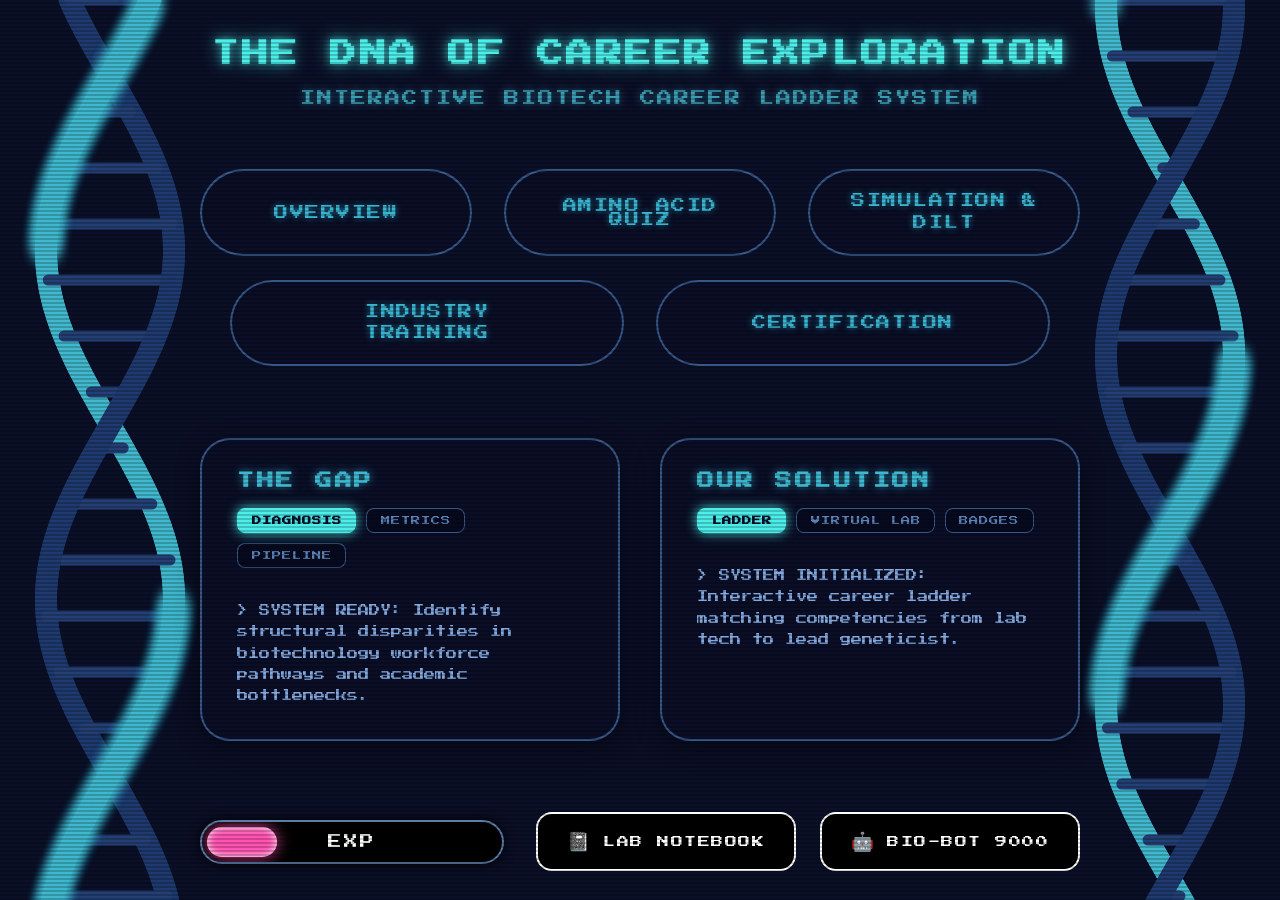
==== index.html @ 45374ea7 "Add files via upload" ====
<!DOCTYPE html>
<html lang="en">
<head>
  <meta charset="UTF-8" />
  <meta name="viewport" content="width=device-width, initial-scale=1.0" />
  <title>The DNA of Career Exploration</title>
  
  <!-- Retro Pixel Font -->
  <link rel="preconnect" href="https://fonts.googleapis.com">
  <link rel="preconnect" href="https://fonts.gstatic.com">
  <link href="https://fonts.googleapis.com/css2?family=Press+Start+2P&display=swap" rel="stylesheet">
  
  <link rel="stylesheet" href="style.css" />
</head>
<body>
  <!-- Ambient CRT Scanline Overlay -->
  <div class="scanlines"></div>

  <!-- 3D Rotating DNA Canvases (Original Colors & Tube Style) -->
  <canvas id="dna-left" class="dna-canvas dna-left"></canvas>
  <canvas id="dna-right" class="dna-canvas dna-right"></canvas>

  <div class="viewport">
    <!-- Header Titles -->
    <header class="main-header">
      <h1 class="glitch-title">THE DNA OF CAREER EXPLORATION</h1>
      <p class="sub-title">INTERACTIVE BIOTECH CAREER LADDER SYSTEM</p>
    </header>

    <!-- Navigation Hub (Enlarged Buttons) -->
    <nav class="nav-cluster">
      <div class="nav-row row-top">
        <button class="pixel-pill-btn">
          <span class="btn-text">OVERVIEW</span>
        </button>
        <button class="pixel-pill-btn">
          <span class="btn-text">AMINO ACID QUIZ</span>
        </button>
        <button class="pixel-pill-btn multi-line">
          <span class="btn-text">SIMULATION &amp;<br>DILT</span>
        </button>
      </div>

      <div class="nav-row row-bottom">
        <button class="pixel-pill-btn multi-line">
          <span class="btn-text">INDUSTRY<br>TRAINING</span>
        </button>
        <button class="pixel-pill-btn">
          <span class="btn-text">CERTIFICATION</span>
        </button>
      </div>
    </nav>

    <!-- Main Content Panels with Interactive Terminal Tabs -->
    <main class="content-panels">
      
      <!-- Panel 1: THE GAP -->
      <section class="panel-card">
        <div class="panel-header">
          <h2 class="panel-title">THE GAP</h2>
          <div class="tab-bar">
            <input type="radio" name="gap-tabs" id="tab-gap-diag" checked />
            <label for="tab-gap-diag" class="tab-btn">DIAGNOSIS</label>

            <input type="radio" name="gap-tabs" id="tab-gap-stats" />
            <label for="tab-gap-stats" class="tab-btn">METRICS</label>

            <input type="radio" name="gap-tabs" id="tab-gap-pipe" />
            <label for="tab-gap-pipe" class="tab-btn">PIPELINE</label>

            <!-- Tab Content Views -->
            <div class="tab-content content-gap-diag">
              <p class="placeholder-text">&gt; SYSTEM READY: Identify structural disparities in biotechnology workforce pathways and academic bottlenecks.</p>
            </div>
            <div class="tab-content content-gap-stats">
              <p class="placeholder-text">&gt; ATTRITION RATE: 42% exit STEM pre-career. Lack of hands-on simulation environments detected.</p>
            </div>
            <div class="tab-content content-gap-pipe">
              <p class="placeholder-text">&gt; PATHWAY DEFICIT: High demand in gene editing &amp; bioprocess QA; low visibility for early students.</p>
            </div>
          </div>
        </div>
      </section>

      <!-- Panel 2: OUR SOLUTION -->
      <section class="panel-card">
        <div class="panel-header">
          <h2 class="panel-title">OUR SOLUTION</h2>
          <div class="tab-bar">
            <input type="radio" name="sol-tabs" id="tab-sol-matrix" checked />
            <label for="tab-sol-matrix" class="tab-btn">LADDER</label>

            <input type="radio" name="sol-tabs" id="tab-sol-sims" />
            <label for="tab-sol-sims" class="tab-btn">VIRTUAL LAB</label>

            <input type="radio" name="sol-tabs" id="tab-sol-cred" />
            <label for="tab-sol-cred" class="tab-btn">BADGES</label>

            <!-- Tab Content Views -->
            <div class="tab-content content-sol-matrix">
              <p class="placeholder-text">&gt; SYSTEM INITIALIZED: Interactive career ladder matching competencies from lab tech to lead geneticist.</p>
            </div>
            <div class="tab-content content-sol-sims">
              <p class="placeholder-text">&gt; BIO-SIM ENGINE: In-browser CRISPR &amp; Chromatography drills with real-time feedback loops.</p>
            </div>
            <div class="tab-content content-sol-cred">
              <p class="placeholder-text">&gt; MICRO-CREDENTIALS: Industry-recognized certification standards validated by regional biotech hubs.</p>
            </div>
          </div>
        </div>
      </section>

    </main>

    <!-- Bottom Action & Status Footer -->
    <footer class="bottom-bar">
      <!-- EXP Gauge -->
      <div class="exp-container">
        <div class="exp-track">
          <div class="exp-fill"></div>
          <span class="exp-label">EXP</span>
        </div>
      </div>

      <!-- Action Buttons -->
      <div class="action-buttons">
        <button class="action-btn">
          <span class="action-icon">📓</span>
          <span>LAB NOTEBOOK</span>
        </button>
        <button class="action-btn">
          <span class="action-icon">🤖</span>
          <span>BIO-BOT 9000</span>
        </button>
      </div>
    </footer>
  </div>

  <!-- 3D Helical Rotation Engine (Original Continuous Tube Style) -->
  <script>
    function renderRotatingHelix(canvasId, phaseOffset = 0) {
      const canvas = document.getElementById(canvasId);
      if (!canvas) return;
      const ctx = canvas.getContext('2d');
      let width, height;

      function resize() {
        const dpr = window.devicePixelRatio || 1;
        width = 220;
        height = window.innerHeight;
        canvas.width = width * dpr;
        canvas.height = height * dpr;
        canvas.style.width = width + 'px';
        canvas.style.height = height + 'px';
        ctx.resetTransform();
        ctx.scale(dpr, dpr);
      }

      window.addEventListener('resize', resize);
      resize();

      let time = phaseOffset;

      // Original Portal Color Palette
      const COLOR_CYAN = '#41b8cd';
      const COLOR_DARK = '#1e3a6e';
      const COLOR_RUNG = '#243f73';

      function draw() {
        ctx.clearRect(0, 0, width, height);
        time += 0.024; // 3D rotation speed

        const centerX = width / 2;
        const radiusX = 64;   // Helix width
        const dy = 4;         // High-res curve step
        const totalSteps = Math.ceil(height / dy) + 4;

        // Arrays to store continuous coordinates for both strands
        const strand1 = []; // Cyan Strand
        const strand2 = []; // Dark Blue Strand

        for (let i = 0; i <= totalSteps; i++) {
          const y = i * dy;
          const angle = y * 0.009 + time;

          const cosA = Math.cos(angle);
          const sinA = Math.sin(angle); // Z-depth: positive is front, negative is back

          strand1.push({
            x: centerX + radiusX * cosA,
            y: y,
            z: sinA
          });

          strand2.push({
            x: centerX - radiusX * cosA,
            y: y,
            z: -sinA
          });
        }

        // Helper to draw thick continuous ribbon tube segments
        function drawStrandSegments(points, color, isFrontPass, glow = false) {
          ctx.save();
          ctx.lineWidth = 22;
          ctx.lineCap = 'round';
          ctx.lineJoin = 'round';
          ctx.strokeStyle = color;

          if (glow) {
            ctx.shadowColor = '#41b8cd';
            ctx.shadowBlur = 14;
          }

          for (let i = 1; i < points.length; i++) {
            const p0 = points[i - 1];
            const p1 = points[i];
            const avgZ = (p0.z + p1.z) / 2;

            // Only draw segments matching the current depth layer
            if ((isFrontPass && avgZ >= 0) || (!isFrontPass && avgZ < 0)) {
              ctx.beginPath();
              ctx.moveTo(p0.x, p0.y);
              ctx.lineTo(p1.x, p1.y);
              ctx.stroke();
            }
          }
          ctx.restore();
        }

        // 1. PASS 1 (BACK): Draw strand segments that are behind
        drawStrandSegments(strand2, COLOR_DARK, false, false);
        drawStrandSegments(strand1, COLOR_CYAN, false, false);

        // 2. PASS 2 (MIDDLE): Draw rungs connecting the two strands
        const rungInterval = 56; // Distance between horizontal rungs
        const totalRungs = Math.floor(height / rungInterval);

        ctx.save();
        ctx.lineWidth = 11;
        ctx.lineCap = 'round';
        ctx.strokeStyle = COLOR_RUNG;

        for (let r = 0; r <= totalRungs + 1; r++) {
          const targetY = r * rungInterval;
          const idx = Math.min(Math.floor(targetY / dy), strand1.length - 1);

          ctx.beginPath();
          ctx.moveTo(strand1[idx].x, strand1[idx].y);
          ctx.lineTo(strand2[idx].x, strand2[idx].y);
          ctx.stroke();
        }
        ctx.restore();

        // 3. PASS 3 (FRONT): Draw strand segments that are in front
        // Cyan gets the neon biotech glow when passing in front
        drawStrandSegments(strand2, COLOR_DARK, true, false);
        drawStrandSegments(strand1, COLOR_CYAN, true, true);

        requestAnimationFrame(draw);
      }

      draw();
    }

    // Initialize both left and right helixes with an offset
    renderRotatingHelix('dna-left', 0);
    renderRotatingHelix('dna-right', Math.PI * 0.7);
  </script>
</body>
</html>
---- style.css ----
/* --- RESET & VARIABLES --- */
* {
  margin: 0;
  padding: 0;
  box-sizing: border-box;
}

:root {
  --bg-color: #0b0f27;
  --cyan-primary: #4deeea;
  --cyan-glow: rgba(77, 238, 234, 0.6);
  --blue-border: #4a6fa5;
  --card-border: rgba(94, 150, 219, 0.55);
  --pink-exp: #ff52b1;
  --pink-glow: rgba(255, 82, 177, 0.85);
  --font-retro: 'Press Start 2P', monospace;
}

body {
  background-color: var(--bg-color);
  color: #ffffff;
  font-family: var(--font-retro);
  min-height: 100vh;
  overflow-x: hidden;
  display: flex;
  justify-content: center;
  align-items: center;
  position: relative;
}

/* --- CRT SCANLINES EFFECT --- */
.scanlines {
  position: fixed;
  inset: 0;
  pointer-events: none;
  background: linear-gradient(
    rgba(18, 16, 16, 0) 50%, 
    rgba(0, 0, 0, 0.3) 50%
  );
  background-size: 100% 4px;
  z-index: 99;
  opacity: 0.65;
}

/* --- SNAKE DNA CANVASES --- */
.dna-canvas {
  position: fixed;
  top: 0;
  height: 100vh;
  z-index: 1;
  pointer-events: none;
}

.dna-left {
  left: 0;
}

.dna-right {
  right: 0;
}

/* --- MAIN CONTAINER --- */
.viewport {
  position: relative;
  z-index: 2;
  width: 100%;
  max-width: 1400px;
  min-height: 100vh;
  display: flex;
  flex-direction: column;
  justify-content: space-between;
  padding: 2.2rem 12.5rem 1.8rem; /* Comfortably clears the snake canvases */
}

/* --- HEADER --- */
.main-header {
  text-align: center;
  margin-bottom: 2rem;
}

.glitch-title {
  font-size: 1.65rem;
  letter-spacing: 3.5px;
  color: var(--cyan-primary);
  text-shadow: 
    0 0 8px var(--cyan-glow),
    0 0 20px var(--cyan-glow);
  margin-bottom: 1rem;
  line-height: 1.5;
  transition: all 0.3s ease;
}

.glitch-title:hover {
  text-shadow: 
    0 0 12px #fff,
    0 0 25px var(--cyan-primary),
    0 0 45px var(--cyan-primary);
}

.sub-title {
  font-size: 0.95rem;
  letter-spacing: 2px;
  color: #3b9db4;
  text-shadow: 0 0 8px rgba(59, 157, 180, 0.6);
}

/* --- SCREEN-FILLING NAVIGATION BUTTONS --- */
.nav-cluster {
  display: flex;
  flex-direction: column;
  align-items: center;
  gap: 1.5rem;
  margin-bottom: 2.5rem;
  width: 100%;
}

.nav-row {
  display: flex;
  justify-content: center;
  align-items: stretch;
  gap: 2rem;
  width: 100%;
}

.row-top {
  max-width: 1100px;
}

.row-bottom {
  max-width: 820px;
}

.pixel-pill-btn {
  flex: 1;
  min-height: 72px;
  background: rgba(11, 15, 39, 0.7);
  backdrop-filter: blur(5px);
  border: 2.5px solid var(--card-border);
  border-radius: 50px;
  padding: 1.25rem 2rem;
  font-family: var(--font-retro);
  font-size: 0.88rem;
  letter-spacing: 1.5px;
  color: #38b4d0;
  text-shadow: 0 0 6px rgba(56, 180, 208, 0.6);
  cursor: pointer;
  outline: none;
  position: relative;
  overflow: hidden;
  transition: all 0.25s cubic-bezier(0.175, 0.885, 0.32, 1.275);
  display: flex;
  justify-content: center;
  align-items: center;
  text-align: center;
}

.pixel-pill-btn.multi-line {
  line-height: 1.5;
}

.pixel-pill-btn::after {
  content: '';
  position: absolute;
  top: 0;
  left: -120%;
  width: 60%;
  height: 100%;
  background: linear-gradient(
    90deg, 
    transparent, 
    rgba(77, 238, 234, 0.25), 
    transparent
  );
  transform: skewX(-25deg);
  transition: all 0.6s ease;
}

.pixel-pill-btn:hover::after {
  left: 160%;
}

.pixel-pill-btn:hover {
  border-color: var(--cyan-primary);
  color: #ffffff;
  transform: translateY(-4px) scale(1.03);
  box-shadow: 
    0 0 22px var(--cyan-glow),
    inset 0 0 16px rgba(77, 238, 234, 0.3);
  text-shadow: 0 0 10px #ffffff, 0 0 18px var(--cyan-primary);
}

.pixel-pill-btn:active {
  transform: translateY(1px) scale(0.98);
}

/* --- PANELS WITH CLICKABLE TABS --- */
.content-panels {
  display: grid;
  grid-template-columns: 1fr 1fr;
  gap: 2.5rem;
  margin-bottom: 2.5rem;
  width: 100%;
}

.panel-card {
  border: 2px solid var(--card-border);
  border-radius: 30px;
  min-height: 280px;
  padding: 2rem 2.2rem;
  background: rgba(11, 15, 39, 0.65);
  backdrop-filter: blur(6px);
  position: relative;
  transition: all 0.35s ease;
  box-shadow: 0 6px 25px rgba(0, 0, 0, 0.4);
  display: flex;
  flex-direction: column;
}

.panel-card:hover {
  border-color: var(--cyan-primary);
  box-shadow: 
    0 0 25px rgba(77, 238, 234, 0.25),
    inset 0 0 18px rgba(77, 238, 234, 0.08);
}

.panel-title {
  font-size: 1.05rem;
  color: #3db8d0;
  text-shadow: 0 0 8px rgba(61, 184, 208, 0.7);
  letter-spacing: 2.5px;
  margin-bottom: 1.2rem;
}

/* --- TAB BAR STYLING (PURE CSS) --- */
.tab-bar {
  display: flex;
  flex-wrap: wrap;
  gap: 0.6rem;
  position: relative;
}

.tab-bar input[type="radio"] {
  display: none;
}

.tab-btn {
  font-family: var(--font-retro);
  font-size: 0.58rem;
  letter-spacing: 1px;
  padding: 0.45rem 0.85rem;
  border: 1.5px solid var(--card-border);
  border-radius: 8px;
  color: #5b83b8;
  background: rgba(8, 11, 30, 0.8);
  cursor: pointer;
  transition: all 0.2s ease;
  user-select: none;
}

.tab-btn:hover {
  color: var(--cyan-primary);
  border-color: var(--cyan-primary);
  box-shadow: 0 0 8px rgba(77, 238, 234, 0.4);
}

#tab-gap-diag:checked + label,
#tab-gap-stats:checked + label,
#tab-gap-pipe:checked + label,
#tab-sol-matrix:checked + label,
#tab-sol-sims:checked + label,
#tab-sol-cred:checked + label {
  background: var(--cyan-primary);
  color: #0b0f27;
  border-color: var(--cyan-primary);
  box-shadow: 0 0 12px var(--cyan-primary);
  font-weight: bold;
}

.tab-content {
  display: none;
  width: 100%;
  margin-top: 1.4rem;
  animation: fadeIn 0.3s ease;
}

@keyframes fadeIn {
  from { opacity: 0; transform: translateY(4px); }
  to { opacity: 1; transform: translateY(0); }
}

#tab-gap-diag:checked ~ .content-gap-diag,
#tab-gap-stats:checked ~ .content-gap-stats,
#tab-gap-pipe:checked ~ .content-gap-pipe,
#tab-sol-matrix:checked ~ .content-sol-matrix,
#tab-sol-sims:checked ~ .content-sol-sims,
#tab-sol-cred:checked ~ .content-sol-cred {
  display: block;
}

.placeholder-text {
  font-size: 0.7rem;
  line-height: 1.9;
  color: #82a8de;
}

/* --- FOOTER & EXP GAUGE --- */
.bottom-bar {
  display: flex;
  justify-content: space-between;
  align-items: center;
  flex-wrap: wrap;
  gap: 2rem;
  width: 100%;
}

.exp-container {
  flex: 1;
  max-width: 650px;
}

.exp-track {
  width: 100%;
  height: 44px;
  background: #000000;
  border: 2.5px solid #5b7da8;
  border-radius: 35px;
  position: relative;
  display: flex;
  align-items: center;
  justify-content: center;
  padding: 4px;
  overflow: hidden;
  box-shadow: 0 0 12px rgba(0, 0, 0, 0.9);
  cursor: pointer;
}

.exp-fill {
  position: absolute;
  left: 5px;
  top: 5px;
  bottom: 5px;
  width: 70px;
  background: var(--pink-exp);
  border-radius: 25px;
  box-shadow: 
    0 0 16px var(--pink-glow),
    inset 0 0 8px #fff;
  transition: width 0.5s cubic-bezier(0.2, 0.8, 0.2, 1);
}

.exp-track:hover .exp-fill {
  width: 80%;
}

.exp-label {
  position: relative;
  z-index: 3;
  font-size: 0.85rem;
  color: #ffffff;
  letter-spacing: 2px;
  pointer-events: none;
}

/* --- FOOTER ACTION BUTTONS --- */
.action-buttons {
  display: flex;
  gap: 1.5rem;
}

.action-btn {
  background: #000000;
  border: 2.5px solid #ffffff;
  border-radius: 16px;
  color: #ffffff;
  font-family: var(--font-retro);
  font-size: 0.75rem;
  padding: 1rem 1.8rem;
  display: flex;
  align-items: center;
  gap: 0.75rem;
  cursor: pointer;
  letter-spacing: 1.5px;
  transition: all 0.25s ease;
}

.action-icon {
  font-size: 1.15rem;
}

.action-btn:hover {
  background: #ffffff;
  color: #000000;
  transform: translateY(-4px) scale(1.04);
  box-shadow: 0 0 22px rgba(255, 255, 255, 0.8);
}

.action-btn:active {
  transform: translateY(1px);
}

/* --- RESPONSIVE BREAKPOINTS --- */
@media (max-width: 1200px) {
  .viewport {
    padding: 2rem 7rem 1.5rem;
  }
}

@media (max-width: 880px) {
  .viewport {
    padding: 1.5rem 1.5rem;
  }
  .dna-canvas {
    display: none;
  }
  .nav-row {
    flex-direction: column;
  }
  .pixel-pill-btn {
    width: 100%;
  }
  .content-panels {
    grid-template-columns: 1fr;
  }
  .bottom-bar {
    flex-direction: column;
    align-items: stretch;
  }
  .action-buttons {
    justify-content: center;
  }
}
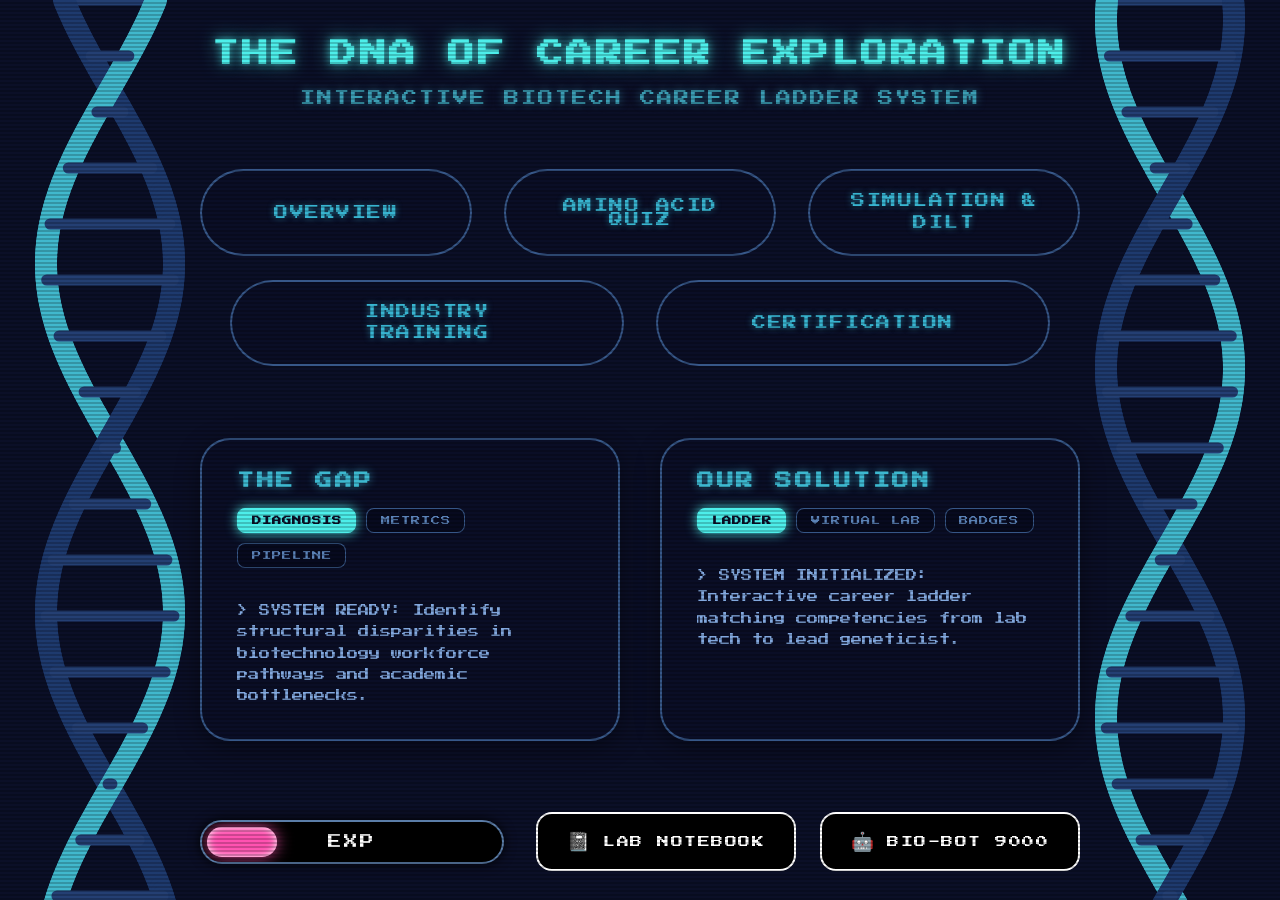
==== commit f4f173fb: "Add files via upload Miguel" ====
--- a/index.html
+++ b/index.html
@@ -228,34 +228,37 @@
           ctx.restore();
         }
 
-        // 1. PASS 1 (BACK): Draw strand segments that are behind
-        drawStrandSegments(strand2, COLOR_DARK, false, false);
-        drawStrandSegments(strand1, COLOR_CYAN, false, false);
-
-        // 2. PASS 2 (MIDDLE): Draw rungs connecting the two strands
+        // Rungs connecting the two strands. Defined once, drawn in two layers.
         const rungInterval = 56; // Distance between horizontal rungs
         const totalRungs = Math.floor(height / rungInterval);
 
-        ctx.save();
-        ctx.lineWidth = 11;
-        ctx.lineCap = 'round';
-        ctx.strokeStyle = COLOR_RUNG;
-
-        for (let r = 0; r <= totalRungs + 1; r++) {
+        function drawRung(r) {
           const targetY = r * rungInterval;
           const idx = Math.min(Math.floor(targetY / dy), strand1.length - 1);
-
+          ctx.save();
+          ctx.lineWidth = 11;
+          ctx.lineCap = 'round';
+          ctx.strokeStyle = COLOR_RUNG;
           ctx.beginPath();
           ctx.moveTo(strand1[idx].x, strand1[idx].y);
           ctx.lineTo(strand2[idx].x, strand2[idx].y);
           ctx.stroke();
+          ctx.restore();
         }
-        ctx.restore();
+
+        // 1. BOTTOM LAYER: only the topmost rung sits under the strands
+        drawRung(0);
+
+        // 2. PASS 2 (BACK): Draw strand segments that are behind
+        drawStrandSegments(strand2, COLOR_DARK, false, false);
+        drawStrandSegments(strand1, COLOR_CYAN, false, false);
 
         // 3. PASS 3 (FRONT): Draw strand segments that are in front
-        // Cyan gets the neon biotech glow when passing in front
         drawStrandSegments(strand2, COLOR_DARK, true, false);
-        drawStrandSegments(strand1, COLOR_CYAN, true, true);
+        drawStrandSegments(strand1, COLOR_CYAN, true, false);
+
+        // 4. TOP LAYER: all other rungs sit over both strands
+        for (let r = 1; r <= totalRungs + 1; r++) drawRung(r);
 
         requestAnimationFrame(draw);
       }
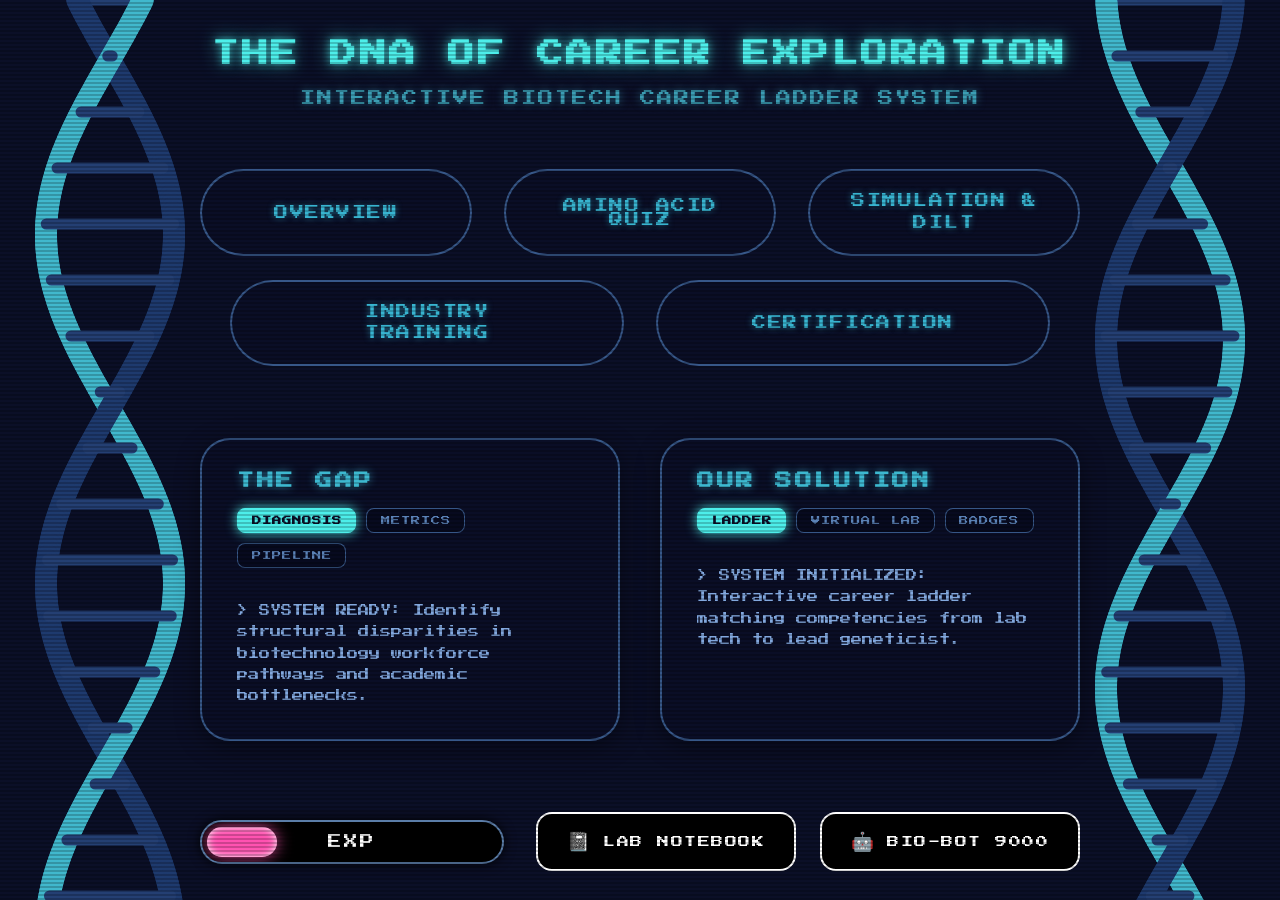
==== commit 5e2f6695: "Add script tag for lab-notebook.js" ====
--- a/index.html
+++ b/index.html
@@ -11,6 +11,7 @@
   <link href="https://fonts.googleapis.com/css2?family=Press+Start+2P&display=swap" rel="stylesheet">
   
   <link rel="stylesheet" href="style.css" />
+  <script src="lab-notebook.js"></script>
 </head>
 <body>
   <!-- Ambient CRT Scanline Overlay -->
@@ -271,4 +272,4 @@
     renderRotatingHelix('dna-right', Math.PI * 0.7);
   </script>
 </body>
-</html>+</html>
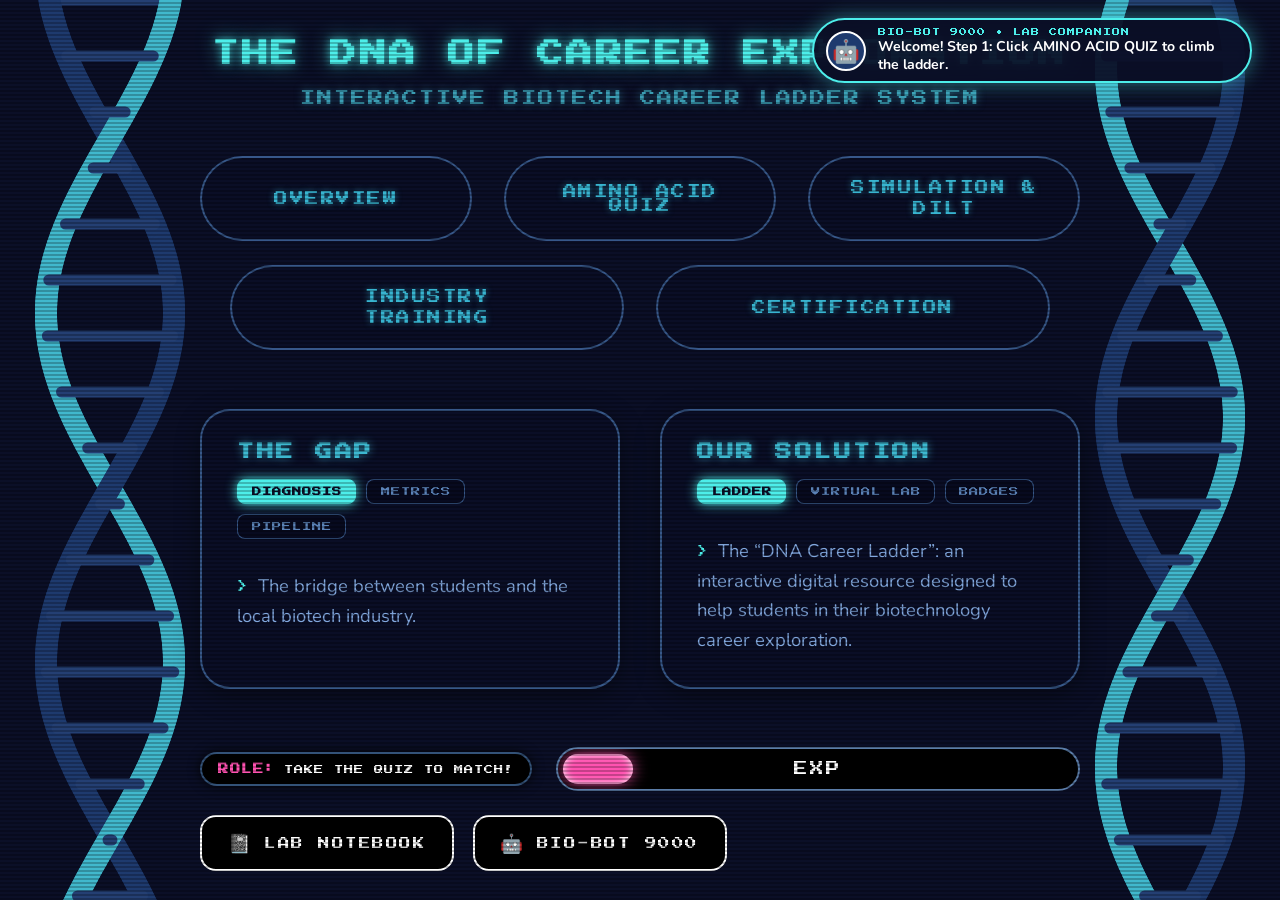
==== commit 3cb6dfd9: "uhhh did some stuff" ====
--- a/index.html
+++ b/index.html
@@ -5,131 +5,105 @@
   <meta name="viewport" content="width=device-width, initial-scale=1.0" />
   <title>The DNA of Career Exploration</title>
   
-  <!-- Retro Pixel Font -->
   <link rel="preconnect" href="https://fonts.googleapis.com">
-  <link rel="preconnect" href="https://fonts.gstatic.com">
-  <link href="https://fonts.googleapis.com/css2?family=Press+Start+2P&display=swap" rel="stylesheet">
-  
+  <link rel="preconnect" href="https://fonts.gstatic.com" crossorigin>
+  <link href="https://fonts.googleapis.com/css2?family=Press+Start+2P&family=Nunito:wght@400;600;700&family=Caveat:wght@600;700&display=swap" rel="stylesheet">
   <link rel="stylesheet" href="style.css" />
-  <script src="lab-notebook.js"></script>
 </head>
 <body>
-  <!-- Ambient CRT Scanline Overlay -->
   <div class="scanlines"></div>
 
-  <!-- 3D Rotating DNA Canvases (Original Colors & Tube Style) -->
+  <!-- 3D Rotating DNA Backgrounds -->
   <canvas id="dna-left" class="dna-canvas dna-left"></canvas>
   <canvas id="dna-right" class="dna-canvas dna-right"></canvas>
 
   <div class="viewport">
-    <!-- Header Titles -->
     <header class="main-header">
       <h1 class="glitch-title">THE DNA OF CAREER EXPLORATION</h1>
       <p class="sub-title">INTERACTIVE BIOTECH CAREER LADDER SYSTEM</p>
     </header>
 
-    <!-- Navigation Hub (Enlarged Buttons) -->
     <nav class="nav-cluster">
       <div class="nav-row row-top">
-        <button class="pixel-pill-btn">
-          <span class="btn-text">OVERVIEW</span>
-        </button>
-        <button class="pixel-pill-btn">
-          <span class="btn-text">AMINO ACID QUIZ</span>
-        </button>
-        <button class="pixel-pill-btn multi-line">
-          <span class="btn-text">SIMULATION &amp;<br>DILT</span>
-        </button>
-      </div>
-
+        <button class="pixel-pill-btn" type="button"><span class="btn-text">OVERVIEW</span></button>
+        <a href="quiz.html" class="pixel-pill-btn" id="btn-quiz"><span class="btn-text">AMINO ACID QUIZ</span></a>
+        <a href="crispr.html" class="pixel-pill-btn multi-line"><span class="btn-text">SIMULATION &amp;<br>DILT</span></a>
+      </div>
       <div class="nav-row row-bottom">
-        <button class="pixel-pill-btn multi-line">
-          <span class="btn-text">INDUSTRY<br>TRAINING</span>
-        </button>
-        <button class="pixel-pill-btn">
-          <span class="btn-text">CERTIFICATION</span>
-        </button>
+        <button class="pixel-pill-btn multi-line" type="button"><span class="btn-text">INDUSTRY<br>TRAINING</span></button>
+        <button class="pixel-pill-btn" type="button"><span class="btn-text">CERTIFICATION</span></button>
       </div>
     </nav>
 
-    <!-- Main Content Panels with Interactive Terminal Tabs -->
     <main class="content-panels">
-      
       <!-- Panel 1: THE GAP -->
       <section class="panel-card">
-        <div class="panel-header">
-          <h2 class="panel-title">THE GAP</h2>
-          <div class="tab-bar">
-            <input type="radio" name="gap-tabs" id="tab-gap-diag" checked />
-            <label for="tab-gap-diag" class="tab-btn">DIAGNOSIS</label>
-
-            <input type="radio" name="gap-tabs" id="tab-gap-stats" />
-            <label for="tab-gap-stats" class="tab-btn">METRICS</label>
-
-            <input type="radio" name="gap-tabs" id="tab-gap-pipe" />
-            <label for="tab-gap-pipe" class="tab-btn">PIPELINE</label>
-
-            <!-- Tab Content Views -->
-            <div class="tab-content content-gap-diag">
-              <p class="placeholder-text">&gt; SYSTEM READY: Identify structural disparities in biotechnology workforce pathways and academic bottlenecks.</p>
-            </div>
-            <div class="tab-content content-gap-stats">
-              <p class="placeholder-text">&gt; ATTRITION RATE: 42% exit STEM pre-career. Lack of hands-on simulation environments detected.</p>
-            </div>
-            <div class="tab-content content-gap-pipe">
-              <p class="placeholder-text">&gt; PATHWAY DEFICIT: High demand in gene editing &amp; bioprocess QA; low visibility for early students.</p>
-            </div>
+        <h2 class="panel-title">THE GAP</h2>
+        <div class="tab-bar">
+          <input type="radio" name="gap-tabs" id="tab-gap-diag" checked />
+          <label for="tab-gap-diag" class="tab-btn">DIAGNOSIS</label>
+          <input type="radio" name="gap-tabs" id="tab-gap-stats" />
+          <label for="tab-gap-stats" class="tab-btn">METRICS</label>
+          <input type="radio" name="gap-tabs" id="tab-gap-pipe" />
+          <label for="tab-gap-pipe" class="tab-btn">PIPELINE</label>
+
+          <div class="tab-content content-gap-diag">
+            <p class="placeholder-text"><span class="prompt-arrow">&gt;</span> The bridge between students and the local biotech industry.</p>
+          </div>
+          <div class="tab-content content-gap-stats">
+            <p class="placeholder-text"><span class="prompt-arrow">&gt;</span> Although New Jersey is a top-three biotech hub in the country, local students often lack awareness and access to the opportunities in their community.</p>
+          </div>
+          <div class="tab-content content-gap-pipe">
+            <p class="placeholder-text"><span class="prompt-arrow">&gt;</span> Many students feel pressured to choose a specific career path early without any real experience or application. Most high schools do not have modern biotech laboratories, making it difficult for students to practice hands-on skills.</p>
           </div>
         </div>
       </section>
 
       <!-- Panel 2: OUR SOLUTION -->
       <section class="panel-card">
-        <div class="panel-header">
-          <h2 class="panel-title">OUR SOLUTION</h2>
-          <div class="tab-bar">
-            <input type="radio" name="sol-tabs" id="tab-sol-matrix" checked />
-            <label for="tab-sol-matrix" class="tab-btn">LADDER</label>
-
-            <input type="radio" name="sol-tabs" id="tab-sol-sims" />
-            <label for="tab-sol-sims" class="tab-btn">VIRTUAL LAB</label>
-
-            <input type="radio" name="sol-tabs" id="tab-sol-cred" />
-            <label for="tab-sol-cred" class="tab-btn">BADGES</label>
-
-            <!-- Tab Content Views -->
-            <div class="tab-content content-sol-matrix">
-              <p class="placeholder-text">&gt; SYSTEM INITIALIZED: Interactive career ladder matching competencies from lab tech to lead geneticist.</p>
-            </div>
-            <div class="tab-content content-sol-sims">
-              <p class="placeholder-text">&gt; BIO-SIM ENGINE: In-browser CRISPR &amp; Chromatography drills with real-time feedback loops.</p>
-            </div>
-            <div class="tab-content content-sol-cred">
-              <p class="placeholder-text">&gt; MICRO-CREDENTIALS: Industry-recognized certification standards validated by regional biotech hubs.</p>
-            </div>
+        <h2 class="panel-title">OUR SOLUTION</h2>
+        <div class="tab-bar">
+          <input type="radio" name="sol-tabs" id="tab-sol-matrix" checked />
+          <label for="tab-sol-matrix" class="tab-btn">LADDER</label>
+          <input type="radio" name="sol-tabs" id="tab-sol-sims" />
+          <label for="tab-sol-sims" class="tab-btn">VIRTUAL LAB</label>
+          <input type="radio" name="sol-tabs" id="tab-sol-cred" />
+          <label for="tab-sol-cred" class="tab-btn">BADGES</label>
+
+          <div class="tab-content content-sol-matrix">
+            <p class="placeholder-text"><span class="prompt-arrow">&gt;</span> The “DNA Career Ladder”: an interactive digital resource designed to help students in their biotechnology career exploration.</p>
+          </div>
+          <div class="tab-content content-sol-sims">
+            <p class="placeholder-text"><span class="prompt-arrow">&gt;</span> With focus on accessibility and local connections, our resource utilizes a four step biology themed journey to identify personal interests, train soft skills, connect with peers, and find practical experience opportunities.</p>
+          </div>
+          <div class="tab-content content-sol-cred">
+            <p class="placeholder-text"><span class="prompt-arrow">&gt;</span> By providing actionable steps, our resource aims to give students a clear understanding of the field they will thrive in.</p>
           </div>
         </div>
       </section>
-
     </main>
 
-    <!-- Bottom Action & Status Footer -->
     <footer class="bottom-bar">
-      <!-- EXP Gauge -->
+      <!-- Role Match Display from Slides -->
+      <div class="role-display-pill">
+        <span class="role-label">ROLE:</span>
+        <span class="role-value" id="current-role">TAKE THE QUIZ TO MATCH!</span>
+      </div>
+
+      <!-- Original EXP Bar -->
       <div class="exp-container">
         <div class="exp-track">
-          <div class="exp-fill"></div>
+          <div class="exp-fill" id="exp-fill"></div>
           <span class="exp-label">EXP</span>
         </div>
       </div>
 
-      <!-- Action Buttons -->
       <div class="action-buttons">
-        <button class="action-btn">
+        <button class="action-btn" type="button">
           <span class="action-icon">📓</span>
           <span>LAB NOTEBOOK</span>
         </button>
-        <button class="action-btn">
+        <button class="action-btn" type="button">
           <span class="action-icon">🤖</span>
           <span>BIO-BOT 9000</span>
         </button>
@@ -137,139 +111,97 @@
     </footer>
   </div>
 
-  <!-- 3D Helical Rotation Engine (Original Continuous Tube Style) -->
+  <!-- Safe, Clean UI Sound Synth -->
   <script>
-    function renderRotatingHelix(canvasId, phaseOffset = 0) {
-      const canvas = document.getElementById(canvasId);
-      if (!canvas) return;
-      const ctx = canvas.getContext('2d');
-      let width, height;
-
-      function resize() {
-        const dpr = window.devicePixelRatio || 1;
-        width = 220;
-        height = window.innerHeight;
-        canvas.width = width * dpr;
-        canvas.height = height * dpr;
-        canvas.style.width = width + 'px';
-        canvas.style.height = height + 'px';
-        ctx.resetTransform();
-        ctx.scale(dpr, dpr);
-      }
-
-      window.addEventListener('resize', resize);
-      resize();
-
-      let time = phaseOffset;
-
-      // Original Portal Color Palette
-      const COLOR_CYAN = '#41b8cd';
-      const COLOR_DARK = '#1e3a6e';
-      const COLOR_RUNG = '#243f73';
-
-      function draw() {
-        ctx.clearRect(0, 0, width, height);
-        time += 0.024; // 3D rotation speed
-
-        const centerX = width / 2;
-        const radiusX = 64;   // Helix width
-        const dy = 4;         // High-res curve step
-        const totalSteps = Math.ceil(height / dy) + 4;
-
-        // Arrays to store continuous coordinates for both strands
-        const strand1 = []; // Cyan Strand
-        const strand2 = []; // Dark Blue Strand
-
-        for (let i = 0; i <= totalSteps; i++) {
-          const y = i * dy;
-          const angle = y * 0.009 + time;
-
-          const cosA = Math.cos(angle);
-          const sinA = Math.sin(angle); // Z-depth: positive is front, negative is back
-
-          strand1.push({
-            x: centerX + radiusX * cosA,
-            y: y,
-            z: sinA
-          });
-
-          strand2.push({
-            x: centerX - radiusX * cosA,
-            y: y,
-            z: -sinA
-          });
+    (function initUISounds() {
+      let uiCtx = null;
+      let lastHovered = null;
+
+      function getCtx() {
+        try {
+          if (!uiCtx) {
+            const AC = window.AudioContext || window.webkitAudioContext;
+            if (AC) uiCtx = new AC();
+          }
+          if (uiCtx && uiCtx.state === 'suspended') uiCtx.resume().catch(() => {});
+          return uiCtx;
+        } catch(e) { return null; }
+      }
+
+      function playHover() {
+        const c = getCtx();
+        if (!c) return;
+        try {
+          const osc = c.createOscillator();
+          const gain = c.createGain();
+          osc.type = 'sine';
+          osc.frequency.setValueAtTime(540, c.currentTime);
+          gain.gain.setValueAtTime(0.04, c.currentTime);
+          gain.gain.exponentialRampToValueAtTime(0.001, c.currentTime + 0.05);
+          osc.connect(gain);
+          gain.connect(c.destination);
+          osc.start();
+          osc.stop(c.currentTime + 0.05);
+        } catch(e) {}
+      }
+
+      function playClick() {
+        const c = getCtx();
+        if (!c) return;
+        try {
+          const osc = c.createOscillator();
+          const gain = c.createGain();
+          osc.type = 'square';
+          osc.frequency.setValueAtTime(300, c.currentTime);
+          osc.frequency.exponentialRampToValueAtTime(150, c.currentTime + 0.07);
+          gain.gain.setValueAtTime(0.06, c.currentTime);
+          gain.gain.exponentialRampToValueAtTime(0.001, c.currentTime + 0.07);
+          osc.connect(gain);
+          gain.connect(c.destination);
+          osc.start();
+          osc.stop(c.currentTime + 0.07);
+        } catch(e) {}
+      }
+
+      const selector = 'button, .pixel-pill-btn, .tab-btn, .action-btn';
+
+      // Plays hover sound on every button (including Lab Notebook)
+      document.addEventListener('mouseover', e => {
+        const btn = e.target.closest(selector);
+        if (btn && btn !== lastHovered) {
+          lastHovered = btn;
+          playHover();
         }
-
-        // Helper to draw thick continuous ribbon tube segments
-        function drawStrandSegments(points, color, isFrontPass, glow = false) {
-          ctx.save();
-          ctx.lineWidth = 22;
-          ctx.lineCap = 'round';
-          ctx.lineJoin = 'round';
-          ctx.strokeStyle = color;
-
-          if (glow) {
-            ctx.shadowColor = '#41b8cd';
-            ctx.shadowBlur = 14;
-          }
-
-          for (let i = 1; i < points.length; i++) {
-            const p0 = points[i - 1];
-            const p1 = points[i];
-            const avgZ = (p0.z + p1.z) / 2;
-
-            // Only draw segments matching the current depth layer
-            if ((isFrontPass && avgZ >= 0) || (!isFrontPass && avgZ < 0)) {
-              ctx.beginPath();
-              ctx.moveTo(p0.x, p0.y);
-              ctx.lineTo(p1.x, p1.y);
-              ctx.stroke();
-            }
-          }
-          ctx.restore();
+      });
+
+      document.addEventListener('mouseout', e => {
+        const btn = e.target.closest(selector);
+        if (btn && !btn.contains(e.relatedTarget)) {
+          lastHovered = null;
         }
-
-        // Rungs connecting the two strands. Defined once, drawn in two layers.
-        const rungInterval = 56; // Distance between horizontal rungs
-        const totalRungs = Math.floor(height / rungInterval);
-
-        function drawRung(r) {
-          const targetY = r * rungInterval;
-          const idx = Math.min(Math.floor(targetY / dy), strand1.length - 1);
-          ctx.save();
-          ctx.lineWidth = 11;
-          ctx.lineCap = 'round';
-          ctx.strokeStyle = COLOR_RUNG;
-          ctx.beginPath();
-          ctx.moveTo(strand1[idx].x, strand1[idx].y);
-          ctx.lineTo(strand2[idx].x, strand2[idx].y);
-          ctx.stroke();
-          ctx.restore();
-        }
-
-        // 1. BOTTOM LAYER: only the topmost rung sits under the strands
-        drawRung(0);
-
-        // 2. PASS 2 (BACK): Draw strand segments that are behind
-        drawStrandSegments(strand2, COLOR_DARK, false, false);
-        drawStrandSegments(strand1, COLOR_CYAN, false, false);
-
-        // 3. PASS 3 (FRONT): Draw strand segments that are in front
-        drawStrandSegments(strand2, COLOR_DARK, true, false);
-        drawStrandSegments(strand1, COLOR_CYAN, true, false);
-
-        // 4. TOP LAYER: all other rungs sit over both strands
-        for (let r = 1; r <= totalRungs + 1; r++) drawRung(r);
-
-        requestAnimationFrame(draw);
-      }
-
-      draw();
-    }
-
-    // Initialize both left and right helixes with an offset
-    renderRotatingHelix('dna-left', 0);
-    renderRotatingHelix('dna-right', Math.PI * 0.7);
+      });
+
+      // Mutes click sound only on Lab Notebook so only paper.mp3 plays
+      document.addEventListener('mousedown', e => {
+        const btn = e.target.closest(selector);
+        if (btn && !/NOTEBOOK/i.test(btn.textContent)) playClick();
+      });
+
+      // Sync matched role pill from localStorage
+      function syncRole() {
+        try {
+          const savedRole = localStorage.getItem('biotech_matched_role');
+          const el = document.getElementById('current-role');
+          if (savedRole && el) el.textContent = savedRole.toUpperCase();
+        } catch(e) {}
+      }
+      syncRole();
+      window.addEventListener('storage', syncRole);
+    })();
   </script>
+
+  <script src="helix.js"></script>
+  <script src="labnotebook.js"></script>
+  <script src="biobot.js"></script>
 </body>
-</html>
+</html>
--- a/style.css
+++ b/style.css
@@ -1,4 +1,7 @@
-/* --- RESET & VARIABLES --- */
+/* =========================================================
+   style.css — Unified Retro Sci-Fi Stylesheet
+   ========================================================= */
+
 * {
   margin: 0;
   padding: 0;
@@ -14,6 +17,8 @@
   --pink-exp: #ff52b1;
   --pink-glow: rgba(255, 82, 177, 0.85);
   --font-retro: 'Press Start 2P', monospace;
+  --font-body: 'Nunito', sans-serif;
+  --font-hand: 'Caveat', cursive, sans-serif;
 }
 
 body {
@@ -28,48 +33,44 @@
   position: relative;
 }
 
-/* --- CRT SCANLINES EFFECT --- */
+/* --- CRT SCANLINES --- */
 .scanlines {
   position: fixed;
   inset: 0;
   pointer-events: none;
   background: linear-gradient(
     rgba(18, 16, 16, 0) 50%, 
-    rgba(0, 0, 0, 0.3) 50%
+    rgba(0, 0, 0, 0.35) 50%
   );
   background-size: 100% 4px;
   z-index: 99;
   opacity: 0.65;
 }
 
-/* --- SNAKE DNA CANVASES --- */
+/* --- 3D DNA BACKGROUND CANVASES --- */
 .dna-canvas {
   position: fixed;
   top: 0;
   height: 100vh;
-  z-index: 1;
+  width: 220px;
+  z-index: 10;
   pointer-events: none;
-}
-
-.dna-left {
-  left: 0;
-}
-
-.dna-right {
-  right: 0;
-}
-
-/* --- MAIN CONTAINER --- */
+  display: block;
+}
+.dna-left { left: 0; }
+.dna-right { right: 0; }
+
+/* --- MAIN PORTAL VIEWPORT --- */
 .viewport {
   position: relative;
-  z-index: 2;
+  z-index: 20;
   width: 100%;
   max-width: 1400px;
   min-height: 100vh;
   display: flex;
   flex-direction: column;
   justify-content: space-between;
-  padding: 2.2rem 12.5rem 1.8rem; /* Comfortably clears the snake canvases */
+  padding: 2.2rem 12.5rem 1.8rem;
 }
 
 /* --- HEADER --- */
@@ -82,19 +83,14 @@
   font-size: 1.65rem;
   letter-spacing: 3.5px;
   color: var(--cyan-primary);
-  text-shadow: 
-    0 0 8px var(--cyan-glow),
-    0 0 20px var(--cyan-glow);
+  text-shadow: 0 0 8px var(--cyan-glow), 0 0 20px var(--cyan-glow);
   margin-bottom: 1rem;
   line-height: 1.5;
   transition: all 0.3s ease;
 }
 
 .glitch-title:hover {
-  text-shadow: 
-    0 0 12px #fff,
-    0 0 25px var(--cyan-primary),
-    0 0 45px var(--cyan-primary);
+  text-shadow: 0 0 12px #fff, 0 0 25px var(--cyan-primary), 0 0 45px var(--cyan-primary);
 }
 
 .sub-title {
@@ -104,7 +100,7 @@
   text-shadow: 0 0 8px rgba(59, 157, 180, 0.6);
 }
 
-/* --- SCREEN-FILLING NAVIGATION BUTTONS --- */
+/* --- NAVIGATION PILL BUTTONS --- */
 .nav-cluster {
   display: flex;
   flex-direction: column;
@@ -122,13 +118,8 @@
   width: 100%;
 }
 
-.row-top {
-  max-width: 1100px;
-}
-
-.row-bottom {
-  max-width: 820px;
-}
+.row-top { max-width: 1100px; }
+.row-bottom { max-width: 820px; }
 
 .pixel-pill-btn {
   flex: 1;
@@ -139,7 +130,7 @@
   border-radius: 50px;
   padding: 1.25rem 2rem;
   font-family: var(--font-retro);
-  font-size: 0.88rem;
+  font-size: 0.85rem;
   letter-spacing: 1.5px;
   color: #38b4d0;
   text-shadow: 0 0 6px rgba(56, 180, 208, 0.6);
@@ -147,6 +138,7 @@
   outline: none;
   position: relative;
   overflow: hidden;
+  text-decoration: none;
   transition: all 0.25s cubic-bezier(0.175, 0.885, 0.32, 1.275);
   display: flex;
   justify-content: center;
@@ -154,9 +146,7 @@
   text-align: center;
 }
 
-.pixel-pill-btn.multi-line {
-  line-height: 1.5;
-}
+.pixel-pill-btn.multi-line { line-height: 1.5; }
 
 .pixel-pill-btn::after {
   content: '';
@@ -165,35 +155,27 @@
   left: -120%;
   width: 60%;
   height: 100%;
-  background: linear-gradient(
-    90deg, 
-    transparent, 
-    rgba(77, 238, 234, 0.25), 
-    transparent
-  );
+  background: linear-gradient(90deg, transparent, rgba(77, 238, 234, 0.25), transparent);
   transform: skewX(-25deg);
-  transition: all 0.6s ease;
+  transition: none; 
 }
 
 .pixel-pill-btn:hover::after {
   left: 160%;
+  transition: left 0.6s ease; 
 }
 
 .pixel-pill-btn:hover {
   border-color: var(--cyan-primary);
   color: #ffffff;
   transform: translateY(-4px) scale(1.03);
-  box-shadow: 
-    0 0 22px var(--cyan-glow),
-    inset 0 0 16px rgba(77, 238, 234, 0.3);
+  box-shadow: 0 0 22px var(--cyan-glow), inset 0 0 16px rgba(77, 238, 234, 0.3);
   text-shadow: 0 0 10px #ffffff, 0 0 18px var(--cyan-primary);
 }
 
-.pixel-pill-btn:active {
-  transform: translateY(1px) scale(0.98);
-}
-
-/* --- PANELS WITH CLICKABLE TABS --- */
+.pixel-pill-btn:active { transform: translateY(1px) scale(0.98); }
+
+/* --- PANELS & TAB BARS --- */
 .content-panels {
   display: grid;
   grid-template-columns: 1fr 1fr;
@@ -210,17 +192,9 @@
   background: rgba(11, 15, 39, 0.65);
   backdrop-filter: blur(6px);
   position: relative;
-  transition: all 0.35s ease;
   box-shadow: 0 6px 25px rgba(0, 0, 0, 0.4);
   display: flex;
   flex-direction: column;
-}
-
-.panel-card:hover {
-  border-color: var(--cyan-primary);
-  box-shadow: 
-    0 0 25px rgba(77, 238, 234, 0.25),
-    inset 0 0 18px rgba(77, 238, 234, 0.08);
 }
 
 .panel-title {
@@ -231,7 +205,6 @@
   margin-bottom: 1.2rem;
 }
 
-/* --- TAB BAR STYLING (PURE CSS) --- */
 .tab-bar {
   display: flex;
   flex-wrap: wrap;
@@ -239,9 +212,7 @@
   position: relative;
 }
 
-.tab-bar input[type="radio"] {
-  display: none;
-}
+.tab-bar input[type="radio"] { display: none; }
 
 .tab-btn {
   font-family: var(--font-retro);
@@ -263,12 +234,8 @@
   box-shadow: 0 0 8px rgba(77, 238, 234, 0.4);
 }
 
-#tab-gap-diag:checked + label,
-#tab-gap-stats:checked + label,
-#tab-gap-pipe:checked + label,
-#tab-sol-matrix:checked + label,
-#tab-sol-sims:checked + label,
-#tab-sol-cred:checked + label {
+#tab-gap-diag:checked + label, #tab-gap-stats:checked + label, #tab-gap-pipe:checked + label,
+#tab-sol-matrix:checked + label, #tab-sol-sims:checked + label, #tab-sol-cred:checked + label {
   background: var(--cyan-primary);
   color: #0b0f27;
   border-color: var(--cyan-primary);
@@ -288,37 +255,68 @@
   to { opacity: 1; transform: translateY(0); }
 }
 
-#tab-gap-diag:checked ~ .content-gap-diag,
-#tab-gap-stats:checked ~ .content-gap-stats,
-#tab-gap-pipe:checked ~ .content-gap-pipe,
-#tab-sol-matrix:checked ~ .content-sol-matrix,
-#tab-sol-sims:checked ~ .content-sol-sims,
-#tab-sol-cred:checked ~ .content-sol-cred {
+#tab-gap-diag:checked ~ .content-gap-diag, #tab-gap-stats:checked ~ .content-gap-stats,
+#tab-gap-pipe:checked ~ .content-gap-pipe, #tab-sol-matrix:checked ~ .content-sol-matrix,
+#tab-sol-sims:checked ~ .content-sol-sims, #tab-sol-cred:checked ~ .content-sol-cred {
   display: block;
 }
 
 .placeholder-text {
+  font-family: var(--font-body);
+  font-weight: 400;
+  font-size: 1.15rem; 
+  line-height: 1.6;
+  color: #82a8de;
+}
+
+.prompt-arrow {
+  font-family: var(--font-retro);
   font-size: 0.7rem;
-  line-height: 1.9;
-  color: #82a8de;
-}
-
-/* --- FOOTER & EXP GAUGE --- */
-.bottom-bar {
+  color: var(--cyan-primary);
+  margin-right: 5px;
+}
+
+/* --- FOOTER, ROLE PILL & EXP GAUGE --- */
+.bottom-bar, .cr-bar {
   display: flex;
   justify-content: space-between;
   align-items: center;
   flex-wrap: wrap;
-  gap: 2rem;
-  width: 100%;
-}
-
-.exp-container {
+  gap: 1.5rem;
+  width: 100%;
+  position: relative;
+  z-index: 20;
+}
+
+/* Persistent Role Match Box */
+.role-display-pill {
+  background: #000000;
+  border: 2px solid var(--card-border);
+  border-radius: 25px;
+  padding: 10px 16px;
+  display: flex;
+  align-items: center;
+  gap: 8px;
+  box-shadow: 0 0 12px rgba(0, 0, 0, 0.8);
+}
+.role-label {
+  color: #ff52b1;
+  font-size: 0.65rem;
+  letter-spacing: 1.5px;
+  font-weight: bold;
+}
+.role-value {
+  color: #ffffff;
+  font-size: 0.58rem;
+  letter-spacing: 1px;
+}
+
+.exp-container, .cr-exp {
   flex: 1;
-  max-width: 650px;
-}
-
-.exp-track {
+  max-width: 580px;
+}
+
+.exp-track, .cr-exp-track {
   width: 100%;
   height: 44px;
   background: #000000;
@@ -328,13 +326,11 @@
   display: flex;
   align-items: center;
   justify-content: center;
-  padding: 4px;
+  cursor: pointer;
   overflow: hidden;
-  box-shadow: 0 0 12px rgba(0, 0, 0, 0.9);
-  cursor: pointer;
-}
-
-.exp-fill {
+}
+
+.exp-fill, .cr-exp-fill {
   position: absolute;
   left: 5px;
   top: 5px;
@@ -342,17 +338,13 @@
   width: 70px;
   background: var(--pink-exp);
   border-radius: 25px;
-  box-shadow: 
-    0 0 16px var(--pink-glow),
-    inset 0 0 8px #fff;
-  transition: width 0.5s cubic-bezier(0.2, 0.8, 0.2, 1);
-}
-
-.exp-track:hover .exp-fill {
-  width: 80%;
-}
-
-.exp-label {
+  box-shadow: 0 0 16px var(--pink-glow), inset 0 0 8px #fff;
+  transition: width 0.5s ease;
+}
+
+.exp-track:hover .exp-fill { width: 80%; }
+
+.exp-label, .cr-exp-label {
   position: relative;
   z-index: 3;
   font-size: 0.85rem;
@@ -361,71 +353,159 @@
   pointer-events: none;
 }
 
-/* --- FOOTER ACTION BUTTONS --- */
-.action-buttons {
-  display: flex;
-  gap: 1.5rem;
-}
-
-.action-btn {
+/* --- ACTION BUTTONS --- */
+.action-buttons, .cr-actions {
+  display: flex;
+  gap: 1.2rem;
+}
+
+.action-btn, .cr-btn {
   background: #000000;
   border: 2.5px solid #ffffff;
   border-radius: 16px;
   color: #ffffff;
   font-family: var(--font-retro);
-  font-size: 0.75rem;
-  padding: 1rem 1.8rem;
+  font-size: 0.72rem;
+  padding: 0.9rem 1.6rem;
   display: flex;
   align-items: center;
   gap: 0.75rem;
   cursor: pointer;
   letter-spacing: 1.5px;
+  text-decoration: none;
   transition: all 0.25s ease;
 }
 
-.action-icon {
-  font-size: 1.15rem;
-}
-
-.action-btn:hover {
+.action-icon { font-size: 1.15rem; }
+
+.action-btn:hover, .cr-btn:hover {
   background: #ffffff;
   color: #000000;
   transform: translateY(-4px) scale(1.04);
   box-shadow: 0 0 22px rgba(255, 255, 255, 0.8);
 }
 
-.action-btn:active {
-  transform: translateY(1px);
+.action-btn:active, .cr-btn:active { transform: translateY(1px); }
+
+/* =========================================================
+   CRISPR CAS9 GAME STYLES
+   ========================================================= */
+.crispr-page {
+  flex-direction: column;
+  justify-content: space-between;
+  padding: 1.5rem 3rem;
+}
+
+.cr-stage {
+  position: relative;
+  z-index: 20;
+  display: flex;
+  flex-direction: column;
+  align-items: center;
+  width: 100%;
+  max-width: 1260px;
+  margin: 0 auto;
+}
+
+.cr-title {
+  font-size: 1.6rem;
+  letter-spacing: 3px;
+  color: var(--cyan-primary);
+  text-shadow: 0 0 10px var(--cyan-glow);
+  text-align: center;
+  margin-bottom: 0.6rem;
+}
+
+.cr-intro {
+  font-family: var(--font-body);
+  font-size: 1.1rem;
+  max-width: 880px;
+  text-align: center;
+  color: #9abce8;
+  margin-bottom: 1.2rem;
+  line-height: 1.5;
+}
+
+.cr-frame {
+  position: relative;
+  width: 100%;
+  max-width: 1200px;
+  border: 3.5px solid var(--card-border);
+  border-radius: 24px;
+  background: rgba(0, 0, 0, 0.9);
+  box-shadow: 0 0 35px rgba(0, 0, 0, 0.95), inset 0 0 25px rgba(77, 238, 234, 0.08);
+  overflow: hidden;
+  margin-bottom: 1.8rem;
+}
+
+.cr-hud {
+  display: flex;
+  justify-content: space-between;
+  padding: 1.1rem 1.8rem;
+  background: rgba(14, 21, 56, 0.88);
+  border-bottom: 2px solid var(--card-border);
+  font-size: 0.72rem;
+  letter-spacing: 1.5px;
+  color: var(--cyan-primary);
+}
+
+#game {
+  display: block;
+  width: 100%;
+  height: auto;
+  max-height: 70vh;
+  background: radial-gradient(circle at center, #0e173d 0%, #040714 100%);
+  cursor: crosshair;
+}
+
+.cr-overlay {
+  position: absolute;
+  inset: 0;
+  background: rgba(11, 15, 39, 0.95);
+  display: flex;
+  flex-direction: column;
+  justify-content: center;
+  align-items: center;
+  gap: 1.4rem;
+  padding: 2.5rem;
+  text-align: center;
+  opacity: 0;
+  pointer-events: none;
+  transition: opacity 0.3s ease;
+}
+
+.cr-overlay.show {
+  opacity: 1;
+  pointer-events: auto;
+}
+
+.cr-overlay h2 {
+  font-size: 1.6rem;
+  color: var(--cyan-primary);
+  text-shadow: 0 0 10px var(--cyan-glow);
+}
+
+.cr-overlay p {
+  font-family: var(--font-body);
+  font-size: 1.15rem;
+  line-height: 1.6;
+  max-width: 640px;
+  color: #ffffff;
 }
 
 /* --- RESPONSIVE BREAKPOINTS --- */
 @media (max-width: 1200px) {
-  .viewport {
-    padding: 2rem 7rem 1.5rem;
-  }
+  .viewport { padding: 2rem 5rem 1.5rem; }
+  .crispr-page { padding: 1.5rem 1.5rem; }
 }
 
 @media (max-width: 880px) {
-  .viewport {
-    padding: 1.5rem 1.5rem;
-  }
-  .dna-canvas {
-    display: none;
-  }
-  .nav-row {
-    flex-direction: column;
-  }
-  .pixel-pill-btn {
-    width: 100%;
-  }
-  .content-panels {
-    grid-template-columns: 1fr;
-  }
-  .bottom-bar {
-    flex-direction: column;
-    align-items: stretch;
-  }
-  .action-buttons {
-    justify-content: center;
-  }
+  .viewport, .crispr-page { padding: 1.2rem 1rem; }
+  .dna-canvas { display: none; }
+  .nav-row { flex-direction: column; }
+  .pixel-pill-btn { width: 100%; }
+  .content-panels { grid-template-columns: 1fr; }
+  .bottom-bar, .cr-bar { flex-direction: column; align-items: stretch; }
+  .action-buttons, .cr-actions { justify-content: center; }
+  .cr-hud { font-size: 0.55rem; flex-direction: column; gap: 0.6rem; }
 }
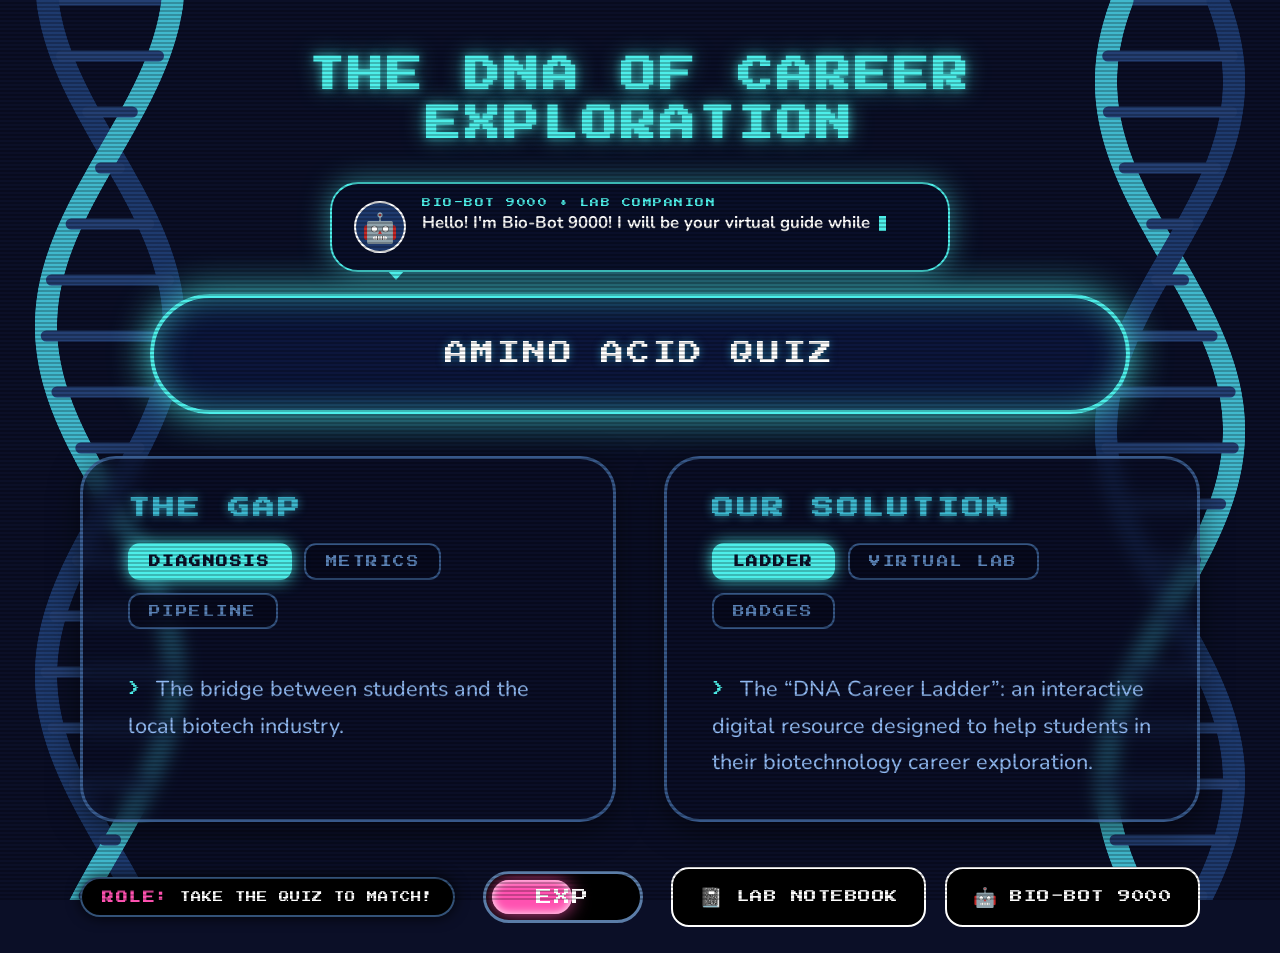
==== commit e28bd121: "Add files via upload" ====
--- a/index.html
+++ b/index.html
@@ -20,18 +20,20 @@
   <div class="viewport">
     <header class="main-header">
       <h1 class="glitch-title">THE DNA OF CAREER EXPLORATION</h1>
-      <p class="sub-title">INTERACTIVE BIOTECH CAREER LADDER SYSTEM</p>
     </header>
 
-    <nav class="nav-cluster">
-      <div class="nav-row row-top">
-        <button class="pixel-pill-btn" type="button"><span class="btn-text">OVERVIEW</span></button>
-        <a href="quiz.html" class="pixel-pill-btn" id="btn-quiz"><span class="btn-text">AMINO ACID QUIZ</span></a>
-        <a href="crispr.html" class="pixel-pill-btn multi-line"><span class="btn-text">SIMULATION &amp;<br>DILT</span></a>
-      </div>
-      <div class="nav-row row-bottom">
-        <button class="pixel-pill-btn multi-line" type="button"><span class="btn-text">INDUSTRY<br>TRAINING</span></button>
-        <button class="pixel-pill-btn" type="button"><span class="btn-text">CERTIFICATION</span></button>
+    <nav class="nav-cluster" id="main-nav-cluster">
+      <div class="nav-row row-top" id="nav-row-top">
+        <button class="pixel-pill-btn nav-optional btn-locked" id="btn-overview" type="button"><span class="btn-text">OVERVIEW</span></button>
+        <!-- Step 1: Quiz Button -->
+        <a href="quiz.html" class="pixel-pill-btn solo-quiz-glow" id="btn-quiz"><span class="btn-text">AMINO ACID QUIZ</span></a>
+        <!-- Step 2: Simulation Button -->
+        <a href="crispr.html" class="pixel-pill-btn multi-line nav-optional btn-locked" id="btn-sim"><span class="btn-text">SIMULATION &amp;<br>DILT</span></a>
+      </div>
+      <div class="nav-row row-bottom btn-locked" id="nav-row-bottom">
+        <!-- Step 3 & 4: Industry Training & Certification -->
+        <a href="training.html" class="pixel-pill-btn multi-line nav-optional btn-locked" id="btn-training"><span class="btn-text">INDUSTRY<br>TRAINING</span></a>
+        <a href="training.html" class="pixel-pill-btn nav-optional btn-locked" id="btn-cert"><span class="btn-text">CERTIFICATION</span></a>
       </div>
     </nav>
 
@@ -84,13 +86,13 @@
     </main>
 
     <footer class="bottom-bar">
-      <!-- Role Match Display from Slides -->
+      <!-- Role Match Display Pill -->
       <div class="role-display-pill">
         <span class="role-label">ROLE:</span>
         <span class="role-value" id="current-role">TAKE THE QUIZ TO MATCH!</span>
       </div>
 
-      <!-- Original EXP Bar -->
+      <!-- EXP Bar -->
       <div class="exp-container">
         <div class="exp-track">
           <div class="exp-fill" id="exp-fill"></div>
@@ -111,8 +113,39 @@
     </footer>
   </div>
 
-  <!-- Safe, Clean UI Sound Synth -->
   <script>
+    /* Dynamic Progression Logic */
+    (function checkLadderProgress() {
+      const matchedRole = localStorage.getItem('biotech_matched_role');
+      const quizBtn = document.getElementById('btn-quiz');
+      const simBtn = document.getElementById('btn-sim');
+      const trainBtn = document.getElementById('btn-training');
+      const certBtn = document.getElementById('btn-cert');
+      const overviewBtn = document.getElementById('btn-overview');
+      const optionals = document.querySelectorAll('.nav-optional');
+      const rowBottom = document.getElementById('nav-row-bottom');
+
+      if (!matchedRole) {
+        optionals.forEach(b => b.classList.add('btn-locked'));
+        if (rowBottom) rowBottom.classList.add('btn-locked');
+        if (quizBtn) quizBtn.classList.add('solo-quiz-glow');
+      } else {
+        optionals.forEach(b => b.classList.remove('btn-locked'));
+        if (rowBottom) rowBottom.classList.remove('btn-locked');
+        if (quizBtn) {
+          quizBtn.classList.remove('solo-quiz-glow');
+          quizBtn.classList.add('btn-completed');
+          quizBtn.querySelector('.btn-text').textContent = 'QUIZ ✓';
+        }
+        if (simBtn) {
+          simBtn.classList.add('solo-quiz-glow');
+        }
+        const roleEl = document.getElementById('current-role');
+        if (roleEl) roleEl.textContent = matchedRole.toUpperCase();
+      }
+    })();
+
+    /* UI Audio Synthesizer */
     (function initUISounds() {
       let uiCtx = null;
       let lastHovered = null;
@@ -165,7 +198,6 @@
 
       const selector = 'button, .pixel-pill-btn, .tab-btn, .action-btn';
 
-      // Plays hover sound on every button (including Lab Notebook)
       document.addEventListener('mouseover', e => {
         const btn = e.target.closest(selector);
         if (btn && btn !== lastHovered) {
@@ -181,27 +213,16 @@
         }
       });
 
-      // Mutes click sound only on Lab Notebook so only paper.mp3 plays
       document.addEventListener('mousedown', e => {
         const btn = e.target.closest(selector);
         if (btn && !/NOTEBOOK/i.test(btn.textContent)) playClick();
       });
-
-      // Sync matched role pill from localStorage
-      function syncRole() {
-        try {
-          const savedRole = localStorage.getItem('biotech_matched_role');
-          const el = document.getElementById('current-role');
-          if (savedRole && el) el.textContent = savedRole.toUpperCase();
-        } catch(e) {}
-      }
-      syncRole();
-      window.addEventListener('storage', syncRole);
     })();
   </script>
 
   <script src="helix.js"></script>
   <script src="labnotebook.js"></script>
+  <script src="config.js"></script>
   <script src="biobot.js"></script>
 </body>
 </html>
--- a/style.css
+++ b/style.css
@@ -1,5 +1,5 @@
 /* =========================================================
-   style.css — Unified Retro Sci-Fi Stylesheet
+   style.css — Screen-Filling Retro Sci-Fi Stylesheet
    ========================================================= */
 
 * {
@@ -28,6 +28,7 @@
   min-height: 100vh;
   overflow-x: hidden;
   display: flex;
+  flex-direction: column;
   justify-content: center;
   align-items: center;
   position: relative;
@@ -47,7 +48,7 @@
   opacity: 0.65;
 }
 
-/* --- 3D DNA BACKGROUND CANVASES --- */
+/* --- 3D DNA CANVASES (SEAMLESS 100vh CEILING TO FLOOR) --- */
 .dna-canvas {
   position: fixed;
   top: 0;
@@ -65,75 +66,78 @@
   position: relative;
   z-index: 20;
   width: 100%;
-  max-width: 1400px;
+  max-width: 1680px;
   min-height: 100vh;
   display: flex;
   flex-direction: column;
   justify-content: space-between;
-  padding: 2.2rem 12.5rem 1.8rem;
-}
-
-/* --- HEADER --- */
+  padding: 2.2rem 9rem 1.6rem;
+}
+
+/* --- HEADER & GLOWING TITLE --- */
 .main-header {
   text-align: center;
+  margin-top: 1.2rem;
   margin-bottom: 2rem;
 }
 
 .glitch-title {
-  font-size: 1.65rem;
-  letter-spacing: 3.5px;
+  font-size: 2.2rem;
+  letter-spacing: 4px;
   color: var(--cyan-primary);
-  text-shadow: 0 0 8px var(--cyan-glow), 0 0 20px var(--cyan-glow);
-  margin-bottom: 1rem;
-  line-height: 1.5;
-  transition: all 0.3s ease;
+  text-shadow: 0 0 10px var(--cyan-glow), 0 0 22px var(--cyan-glow);
+  line-height: 1.4;
+  cursor: pointer;
+  display: inline-block;
+  user-select: none;
+  transition: all 0.25s cubic-bezier(0.175, 0.885, 0.32, 1.275);
 }
 
 .glitch-title:hover {
-  text-shadow: 0 0 12px #fff, 0 0 25px var(--cyan-primary), 0 0 45px var(--cyan-primary);
-}
-
-.sub-title {
-  font-size: 0.95rem;
-  letter-spacing: 2px;
-  color: #3b9db4;
-  text-shadow: 0 0 8px rgba(59, 157, 180, 0.6);
-}
-
-/* --- NAVIGATION PILL BUTTONS --- */
+  color: #ffffff;
+  transform: translateY(-2px) scale(1.02);
+  text-shadow: 
+    0 0 10px #ffffff, 
+    0 0 22px var(--cyan-primary), 
+    0 0 45px var(--cyan-primary), 
+    0 0 75px var(--cyan-primary);
+}
+
+/* --- NAVIGATION BUTTONS --- */
 .nav-cluster {
   display: flex;
   flex-direction: column;
   align-items: center;
-  gap: 1.5rem;
-  margin-bottom: 2.5rem;
-  width: 100%;
+  gap: 1.8rem;
+  margin-bottom: 2.6rem;
+  width: 100%;
+  position: relative;
 }
 
 .nav-row {
   display: flex;
   justify-content: center;
   align-items: stretch;
-  gap: 2rem;
-  width: 100%;
-}
-
-.row-top { max-width: 1100px; }
-.row-bottom { max-width: 820px; }
+  gap: 2.2rem;
+  width: 100%;
+}
+
+.row-top { max-width: 1380px; }
+.row-bottom { max-width: 1040px; }
 
 .pixel-pill-btn {
   flex: 1;
-  min-height: 72px;
-  background: rgba(11, 15, 39, 0.7);
-  backdrop-filter: blur(5px);
-  border: 2.5px solid var(--card-border);
-  border-radius: 50px;
-  padding: 1.25rem 2rem;
+  min-height: 86px;
+  background: rgba(11, 15, 39, 0.75);
+  backdrop-filter: blur(6px);
+  border: 3px solid var(--card-border);
+  border-radius: 60px;
+  padding: 1.5rem 2.4rem;
   font-family: var(--font-retro);
-  font-size: 0.85rem;
-  letter-spacing: 1.5px;
+  font-size: 1.05rem;
+  letter-spacing: 2px;
   color: #38b4d0;
-  text-shadow: 0 0 6px rgba(56, 180, 208, 0.6);
+  text-shadow: 0 0 8px rgba(56, 180, 208, 0.6);
   cursor: pointer;
   outline: none;
   position: relative;
@@ -155,7 +159,7 @@
   left: -120%;
   width: 60%;
   height: 100%;
-  background: linear-gradient(90deg, transparent, rgba(77, 238, 234, 0.25), transparent);
+  background: linear-gradient(90deg, transparent, rgba(77, 238, 234, 0.3), transparent);
   transform: skewX(-25deg);
   transition: none; 
 }
@@ -169,46 +173,80 @@
   border-color: var(--cyan-primary);
   color: #ffffff;
   transform: translateY(-4px) scale(1.03);
-  box-shadow: 0 0 22px var(--cyan-glow), inset 0 0 16px rgba(77, 238, 234, 0.3);
-  text-shadow: 0 0 10px #ffffff, 0 0 18px var(--cyan-primary);
+  box-shadow: 0 0 26px var(--cyan-glow), inset 0 0 20px rgba(77, 238, 234, 0.35);
+  text-shadow: 0 0 12px #ffffff, 0 0 22px var(--cyan-primary);
 }
 
 .pixel-pill-btn:active { transform: translateY(1px) scale(0.98); }
+
+/* --- ACTIVE STEP GLOW --- */
+.solo-quiz-glow {
+  max-width: 980px !important;
+  min-height: 120px !important;
+  font-size: 1.45rem !important;
+  letter-spacing: 3px !important;
+  border-width: 4px !important;
+  border-color: var(--cyan-primary) !important;
+  color: #ffffff !important;
+  background: rgba(13, 24, 62, 0.94) !important;
+  box-shadow: 0 0 38px var(--cyan-primary), inset 0 0 30px rgba(77, 238, 234, 0.55) !important;
+  animation: pulseSoloQuiz 1.4s infinite alternate ease-in-out !important;
+}
+
+@keyframes pulseSoloQuiz {
+  0% {
+    transform: scale(1);
+    box-shadow: 0 0 26px var(--cyan-glow), inset 0 0 18px rgba(77, 238, 234, 0.35);
+  }
+  100% {
+    transform: scale(1.035);
+    box-shadow: 0 0 54px var(--cyan-primary), 0 0 24px #ffffff, inset 0 0 36px rgba(77, 238, 234, 0.8);
+  }
+}
+
+.btn-locked { display: none !important; }
+
+.btn-completed {
+  border-color: #5575a3 !important;
+  color: #7da5d8 !important;
+  background: rgba(8, 12, 30, 0.85) !important;
+  box-shadow: none !important;
+}
 
 /* --- PANELS & TAB BARS --- */
 .content-panels {
   display: grid;
   grid-template-columns: 1fr 1fr;
-  gap: 2.5rem;
-  margin-bottom: 2.5rem;
+  gap: 3rem;
+  margin-bottom: 2.8rem;
   width: 100%;
 }
 
 .panel-card {
-  border: 2px solid var(--card-border);
-  border-radius: 30px;
-  min-height: 280px;
-  padding: 2rem 2.2rem;
-  background: rgba(11, 15, 39, 0.65);
-  backdrop-filter: blur(6px);
-  position: relative;
-  box-shadow: 0 6px 25px rgba(0, 0, 0, 0.4);
+  border: 3px solid var(--card-border);
+  border-radius: 36px;
+  min-height: 340px;
+  padding: 2.4rem 2.8rem;
+  background: rgba(11, 15, 39, 0.7);
+  backdrop-filter: blur(8px);
+  position: relative;
+  box-shadow: 0 8px 30px rgba(0, 0, 0, 0.5);
   display: flex;
   flex-direction: column;
 }
 
 .panel-title {
-  font-size: 1.05rem;
+  font-size: 1.35rem;
   color: #3db8d0;
-  text-shadow: 0 0 8px rgba(61, 184, 208, 0.7);
-  letter-spacing: 2.5px;
-  margin-bottom: 1.2rem;
+  text-shadow: 0 0 10px rgba(61, 184, 208, 0.75);
+  letter-spacing: 3px;
+  margin-bottom: 1.5rem;
 }
 
 .tab-bar {
   display: flex;
   flex-wrap: wrap;
-  gap: 0.6rem;
+  gap: 0.8rem;
   position: relative;
 }
 
@@ -216,13 +254,13 @@
 
 .tab-btn {
   font-family: var(--font-retro);
-  font-size: 0.58rem;
-  letter-spacing: 1px;
-  padding: 0.45rem 0.85rem;
-  border: 1.5px solid var(--card-border);
-  border-radius: 8px;
+  font-size: 0.72rem;
+  letter-spacing: 1.5px;
+  padding: 0.65rem 1.2rem;
+  border: 2px solid var(--card-border);
+  border-radius: 12px;
   color: #5b83b8;
-  background: rgba(8, 11, 30, 0.8);
+  background: rgba(8, 11, 30, 0.85);
   cursor: pointer;
   transition: all 0.2s ease;
   user-select: none;
@@ -231,7 +269,7 @@
 .tab-btn:hover {
   color: var(--cyan-primary);
   border-color: var(--cyan-primary);
-  box-shadow: 0 0 8px rgba(77, 238, 234, 0.4);
+  box-shadow: 0 0 12px rgba(77, 238, 234, 0.45);
 }
 
 #tab-gap-diag:checked + label, #tab-gap-stats:checked + label, #tab-gap-pipe:checked + label,
@@ -239,14 +277,14 @@
   background: var(--cyan-primary);
   color: #0b0f27;
   border-color: var(--cyan-primary);
-  box-shadow: 0 0 12px var(--cyan-primary);
+  box-shadow: 0 0 16px var(--cyan-primary);
   font-weight: bold;
 }
 
 .tab-content {
   display: none;
   width: 100%;
-  margin-top: 1.4rem;
+  margin-top: 1.8rem;
   animation: fadeIn 0.3s ease;
 }
 
@@ -263,65 +301,66 @@
 
 .placeholder-text {
   font-family: var(--font-body);
-  font-weight: 400;
-  font-size: 1.15rem; 
-  line-height: 1.6;
-  color: #82a8de;
+  font-weight: 500;
+  font-size: 1.35rem;
+  line-height: 1.7;
+  color: #92bbf5;
 }
 
 .prompt-arrow {
   font-family: var(--font-retro);
-  font-size: 0.7rem;
+  font-size: 0.85rem;
   color: var(--cyan-primary);
-  margin-right: 5px;
-}
-
-/* --- FOOTER, ROLE PILL & EXP GAUGE --- */
-.bottom-bar, .cr-bar {
+  margin-right: 8px;
+}
+
+/* --- FOOTER & EXP BAR --- */
+.bottom-bar {
   display: flex;
   justify-content: space-between;
   align-items: center;
   flex-wrap: wrap;
-  gap: 1.5rem;
+  gap: 1.8rem;
   width: 100%;
   position: relative;
   z-index: 20;
 }
 
-/* Persistent Role Match Box */
 .role-display-pill {
   background: #000000;
-  border: 2px solid var(--card-border);
-  border-radius: 25px;
-  padding: 10px 16px;
+  border: 2.5px solid var(--card-border);
+  border-radius: 30px;
+  padding: 12px 20px;
   display: flex;
   align-items: center;
-  gap: 8px;
-  box-shadow: 0 0 12px rgba(0, 0, 0, 0.8);
+  gap: 10px;
+  box-shadow: 0 0 14px rgba(0, 0, 0, 0.85);
+  white-space: nowrap;
+  flex-shrink: 0;
 }
 .role-label {
   color: #ff52b1;
-  font-size: 0.65rem;
+  font-size: 0.72rem;
   letter-spacing: 1.5px;
   font-weight: bold;
 }
 .role-value {
   color: #ffffff;
-  font-size: 0.58rem;
+  font-size: 0.65rem;
   letter-spacing: 1px;
 }
 
-.exp-container, .cr-exp {
+.exp-container {
   flex: 1;
-  max-width: 580px;
-}
-
-.exp-track, .cr-exp-track {
-  width: 100%;
-  height: 44px;
+  max-width: 680px;
+}
+
+.exp-track {
+  width: 100%;
+  height: 52px;
   background: #000000;
-  border: 2.5px solid #5b7da8;
-  border-radius: 35px;
+  border: 3px solid #5b7da8;
+  border-radius: 40px;
   position: relative;
   display: flex;
   align-items: center;
@@ -330,24 +369,24 @@
   overflow: hidden;
 }
 
-.exp-fill, .cr-exp-fill {
+.exp-fill {
   position: absolute;
-  left: 5px;
-  top: 5px;
-  bottom: 5px;
-  width: 70px;
+  left: 6px;
+  top: 6px;
+  bottom: 6px;
+  width: 80px;
   background: var(--pink-exp);
-  border-radius: 25px;
-  box-shadow: 0 0 16px var(--pink-glow), inset 0 0 8px #fff;
+  border-radius: 30px;
+  box-shadow: 0 0 18px var(--pink-glow), inset 0 0 10px #fff;
   transition: width 0.5s ease;
 }
 
 .exp-track:hover .exp-fill { width: 80%; }
 
-.exp-label, .cr-exp-label {
+.exp-label {
   position: relative;
   z-index: 3;
-  font-size: 0.85rem;
+  font-size: 1rem;
   color: #ffffff;
   letter-spacing: 2px;
   pointer-events: none;
@@ -357,155 +396,303 @@
 .action-buttons, .cr-actions {
   display: flex;
   gap: 1.2rem;
+  flex-shrink: 0;
 }
 
 .action-btn, .cr-btn {
   background: #000000;
   border: 2.5px solid #ffffff;
-  border-radius: 16px;
+  border-radius: 18px;
   color: #ffffff;
   font-family: var(--font-retro);
-  font-size: 0.72rem;
-  padding: 0.9rem 1.6rem;
+  font-size: 0.78rem;
+  padding: 1rem 1.6rem;
   display: flex;
   align-items: center;
   gap: 0.75rem;
   cursor: pointer;
   letter-spacing: 1.5px;
   text-decoration: none;
+  white-space: nowrap;
   transition: all 0.25s ease;
 }
 
-.action-icon { font-size: 1.15rem; }
+.action-icon { font-size: 1.2rem; }
 
 .action-btn:hover, .cr-btn:hover {
   background: #ffffff;
   color: #000000;
   transform: translateY(-4px) scale(1.04);
-  box-shadow: 0 0 22px rgba(255, 255, 255, 0.8);
+  box-shadow: 0 0 24px rgba(255, 255, 255, 0.85);
 }
 
 .action-btn:active, .cr-btn:active { transform: translateY(1px); }
 
 /* =========================================================
-   CRISPR CAS9 GAME STYLES
+   QUIZ.HTML & CRISPR.HTML PAGE FIXES
    ========================================================= */
-.crispr-page {
-  flex-direction: column;
-  justify-content: space-between;
-  padding: 1.5rem 3rem;
-}
-
-.cr-stage {
-  position: relative;
-  z-index: 20;
-  display: flex;
-  flex-direction: column;
-  align-items: center;
-  width: 100%;
-  max-width: 1260px;
-  margin: 0 auto;
-}
-
-.cr-title {
-  font-size: 1.6rem;
+
+body.crispr-page {
+  display: flex !important;
+  flex-direction: column !important;
+  justify-content: space-between !important;
+  align-items: center !important;
+  min-height: 100vh !important;
+  width: 100% !important;
+  padding: 1.5rem 2rem 1.4rem !important;
+  margin: 0 !important;
+  box-sizing: border-box !important;
+}
+
+/* --- QUIZ STAGE & CENTERED MATCH RESULT --- */
+body.crispr-page .quiz-stage {
+  display: flex !important;
+  flex-direction: column !important;
+  align-items: center !important;
+  width: 100% !important;
+  max-width: 1260px !important;
+  margin: auto auto !important;
+  flex: 1 !important;
+  justify-content: center !important;
+  position: relative !important;
+  z-index: 20 !important;
+}
+
+body.crispr-page .outcome-panel {
+  display: none;
+  flex-direction: column !important;
+  align-items: center !important;
+  justify-content: center !important;
+  text-align: center !important;
+  margin: auto auto !important;
+  width: 100% !important;
+  max-width: 1050px !important;
+  padding: 3.2rem 3.5rem !important;
+  border-radius: 36px !important;
+  box-shadow: 0 0 50px rgba(255, 82, 177, 0.3), 0 20px 60px rgba(0, 0, 0, 0.95) !important;
+}
+
+body.crispr-page .outcome-role {
+  font-size: 1.8rem !important;
+  margin: 0.8rem 0 !important;
+}
+
+body.crispr-page .outcome-desc {
+  font-size: 1.35rem !important;
+  line-height: 1.8 !important;
+}
+
+body.crispr-page .base-diagram {
+  max-width: 520px !important;
+  gap: 14px !important;
+  margin-bottom: 1.6rem !important;
+}
+
+body.crispr-page .base-cube {
+  width: 54px !important;
+  height: 54px !important;
+  font-size: 1.35rem !important;
+  border-radius: 8px !important;
+}
+
+body.crispr-page .quiz-card {
+  width: 100% !important;
+  max-width: 1240px !important;
+  padding: 2.2rem 2.8rem !important;
+  border-radius: 32px !important;
+  gap: 1.6rem !important;
+  margin-bottom: 1.8rem !important;
+  box-shadow: 0 14px 50px rgba(0, 0, 0, 0.95) !important;
+}
+
+body.crispr-page .question-prompt {
+  font-size: 1.05rem !important;
+  line-height: 1.7 !important;
+  letter-spacing: 1.5px !important;
+}
+
+body.crispr-page .options-grid {
+  gap: 18px !important;
+}
+
+body.crispr-page .quiz-option-btn {
+  min-height: 98px !important;
+  padding: 18px 20px !important;
+  font-size: 0.65rem !important;
+  line-height: 1.7 !important;
+  border-radius: 20px !important;
+  border-width: 2.5px !important;
+}
+
+/* --- TALL GAME STAGE --- */
+body.crispr-page .cr-stage {
+  display: flex !important;
+  flex-direction: column !important;
+  align-items: center !important;
+  width: 100% !important;
+  max-width: 1360px !important;
+  margin: 0 auto !important;
+  flex: 1 !important;
+  justify-content: center !important;
+  position: relative !important;
+  z-index: 20 !important;
+}
+
+body.crispr-page .cr-title {
+  font-size: 1.8rem;
   letter-spacing: 3px;
   color: var(--cyan-primary);
   text-shadow: 0 0 10px var(--cyan-glow);
   text-align: center;
-  margin-bottom: 0.6rem;
-}
-
-.cr-intro {
+  margin: 0.4rem 0 0.3rem 0;
+  width: 100%;
+}
+
+body.crispr-page .cr-intro {
   font-family: var(--font-body);
-  font-size: 1.1rem;
-  max-width: 880px;
+  font-size: 1.05rem;
+  max-width: 900px;
   text-align: center;
   color: #9abce8;
-  margin-bottom: 1.2rem;
-  line-height: 1.5;
-}
-
-.cr-frame {
-  position: relative;
-  width: 100%;
-  max-width: 1200px;
-  border: 3.5px solid var(--card-border);
-  border-radius: 24px;
-  background: rgba(0, 0, 0, 0.9);
-  box-shadow: 0 0 35px rgba(0, 0, 0, 0.95), inset 0 0 25px rgba(77, 238, 234, 0.08);
-  overflow: hidden;
-  margin-bottom: 1.8rem;
-}
-
-.cr-hud {
-  display: flex;
-  justify-content: space-between;
-  padding: 1.1rem 1.8rem;
-  background: rgba(14, 21, 56, 0.88);
-  border-bottom: 2px solid var(--card-border);
-  font-size: 0.72rem;
-  letter-spacing: 1.5px;
-  color: var(--cyan-primary);
+  margin-bottom: 0.8rem;
+  line-height: 1.4;
+  width: 100%;
+}
+
+body.crispr-page .cr-frame {
+  position: relative !important;
+  width: 100% !important;
+  max-width: 1260px !important;
+  height: 64vh !important;
+  min-height: 580px !important;
+  border: 3.5px solid var(--card-border) !important;
+  border-radius: 24px !important;
+  background: rgba(0, 0, 0, 0.95) !important;
+  box-shadow: 0 0 35px rgba(0, 0, 0, 0.95), inset 0 0 25px rgba(77, 238, 234, 0.08) !important;
+  overflow: hidden !important;
+  display: flex !important;
+  flex-direction: column !important;
+  margin-bottom: 1rem !important;
+}
+
+body.crispr-page .cr-hud {
+  display: flex !important;
+  justify-content: space-between !important;
+  align-items: center !important;
+  padding: 0.9rem 1.6rem !important;
+  background: rgba(14, 21, 56, 0.95) !important;
+  border-bottom: 2px solid var(--card-border) !important;
+  font-size: 0.75rem !important;
+  letter-spacing: 1.5px !important;
+  color: var(--cyan-primary) !important;
+  width: 100% !important;
 }
 
 #game {
-  display: block;
-  width: 100%;
-  height: auto;
-  max-height: 70vh;
-  background: radial-gradient(circle at center, #0e173d 0%, #040714 100%);
-  cursor: crosshair;
-}
-
-.cr-overlay {
-  position: absolute;
-  inset: 0;
-  background: rgba(11, 15, 39, 0.95);
-  display: flex;
-  flex-direction: column;
-  justify-content: center;
-  align-items: center;
-  gap: 1.4rem;
-  padding: 2.5rem;
-  text-align: center;
+  display: block !important;
+  width: 100% !important;
+  height: 100% !important;
+  flex: 1 !important;
+  object-fit: fill !important;
+  background: radial-gradient(circle at center, #0e173d 0%, #040714 100%) !important;
+  cursor: crosshair !important;
+}
+
+body.crispr-page .cr-overlay {
+  position: absolute !important;
+  inset: 0 !important;
+  background: rgba(11, 15, 39, 0.95) !important;
+  display: flex !important;
+  flex-direction: column !important;
+  justify-content: center !important;
+  align-items: center !important;
+  gap: 1.2rem !important;
+  padding: 2rem !important;
+  text-align: center !important;
   opacity: 0;
   pointer-events: none;
   transition: opacity 0.3s ease;
-}
-
-.cr-overlay.show {
-  opacity: 1;
-  pointer-events: auto;
-}
-
-.cr-overlay h2 {
-  font-size: 1.6rem;
-  color: var(--cyan-primary);
-  text-shadow: 0 0 10px var(--cyan-glow);
-}
-
-.cr-overlay p {
-  font-family: var(--font-body);
-  font-size: 1.15rem;
-  line-height: 1.6;
-  max-width: 640px;
-  color: #ffffff;
+  z-index: 30 !important;
+}
+
+body.crispr-page .cr-overlay.show { opacity: 1 !important; pointer-events: auto !important; }
+
+body.crispr-page .cr-overlay h2 {
+  font-size: 1.8rem !important;
+  color: var(--cyan-primary) !important;
+  text-shadow: 0 0 10px var(--cyan-glow) !important;
+}
+
+body.crispr-page .cr-overlay p {
+  font-family: var(--font-body) !important;
+  font-size: 1.15rem !important;
+  line-height: 1.6 !important;
+  max-width: 650px !important;
+  color: #ffffff !important;
+}
+
+/* --- SPANNED BOTTOM FOOTER OVER THE DNA CORNERS --- */
+body.crispr-page .cr-bar {
+  display: flex !important;
+  flex-direction: row !important;
+  justify-content: space-between !important;
+  align-items: center !important;
+  width: 100% !important;
+  max-width: 1640px !important;
+  margin-top: auto !important;
+  gap: 1.4rem !important;
+  position: relative !important;
+  z-index: 25 !important;
+}
+
+body.crispr-page .cr-exp {
+  flex: 1.5 !important;
+  min-width: 280px !important;
+  max-width: 600px !important;
+}
+
+body.crispr-page .cr-exp-track {
+  width: 100% !important;
+  height: 48px !important;
+  background: #000000 !important;
+  border: 2.5px solid #5b7da8 !important;
+  border-radius: 35px !important;
+  position: relative !important;
+  display: flex !important;
+  align-items: center !important;
+  justify-content: center !important;
+  overflow: hidden !important;
+}
+
+body.crispr-page .cr-exp-fill {
+  position: absolute !important;
+  left: 5px !important;
+  top: 5px !important;
+  bottom: 5px !important;
+  background: var(--pink-exp) !important;
+  border-radius: 25px !important;
+  box-shadow: 0 0 16px var(--pink-glow), inset 0 0 8px #fff !important;
+  transition: width 0.4s ease !important;
+}
+
+body.crispr-page .cr-exp-label {
+  position: relative !important;
+  z-index: 5 !important;
+  font-size: 0.68rem !important;
+  letter-spacing: 2px !important;
+  white-space: nowrap !important;
+  color: #ffffff !important;
+  pointer-events: none !important;
 }
 
 /* --- RESPONSIVE BREAKPOINTS --- */
-@media (max-width: 1200px) {
-  .viewport { padding: 2rem 5rem 1.5rem; }
-  .crispr-page { padding: 1.5rem 1.5rem; }
-}
-
-@media (max-width: 880px) {
-  .viewport, .crispr-page { padding: 1.2rem 1rem; }
-  .dna-canvas { display: none; }
-  .nav-row { flex-direction: column; }
-  .pixel-pill-btn { width: 100%; }
-  .content-panels { grid-template-columns: 1fr; }
-  .bottom-bar, .cr-bar { flex-direction: column; align-items: stretch; }
-  .action-buttons, .cr-actions { justify-content: center; }
-  .cr-hud { font-size: 0.55rem; flex-direction: column; gap: 0.6rem; }
+@media (max-width: 1400px) {
+  .viewport { padding: 2rem 5rem 1.6rem; }
+  body.crispr-page { padding: 1.5rem 1.5rem 1.2rem !important; }
+}
+
+@media (max-width: 1050px) {
+  body.crispr-page .options-grid { grid-template-columns: 1fr; }
+  body.crispr-page .cr-bar { flex-direction: column !important; align-items: stretch !important; }
+  body.crispr-page .action-buttons, body.crispr-page .cr-actions { justify-content: center !important; }
 }
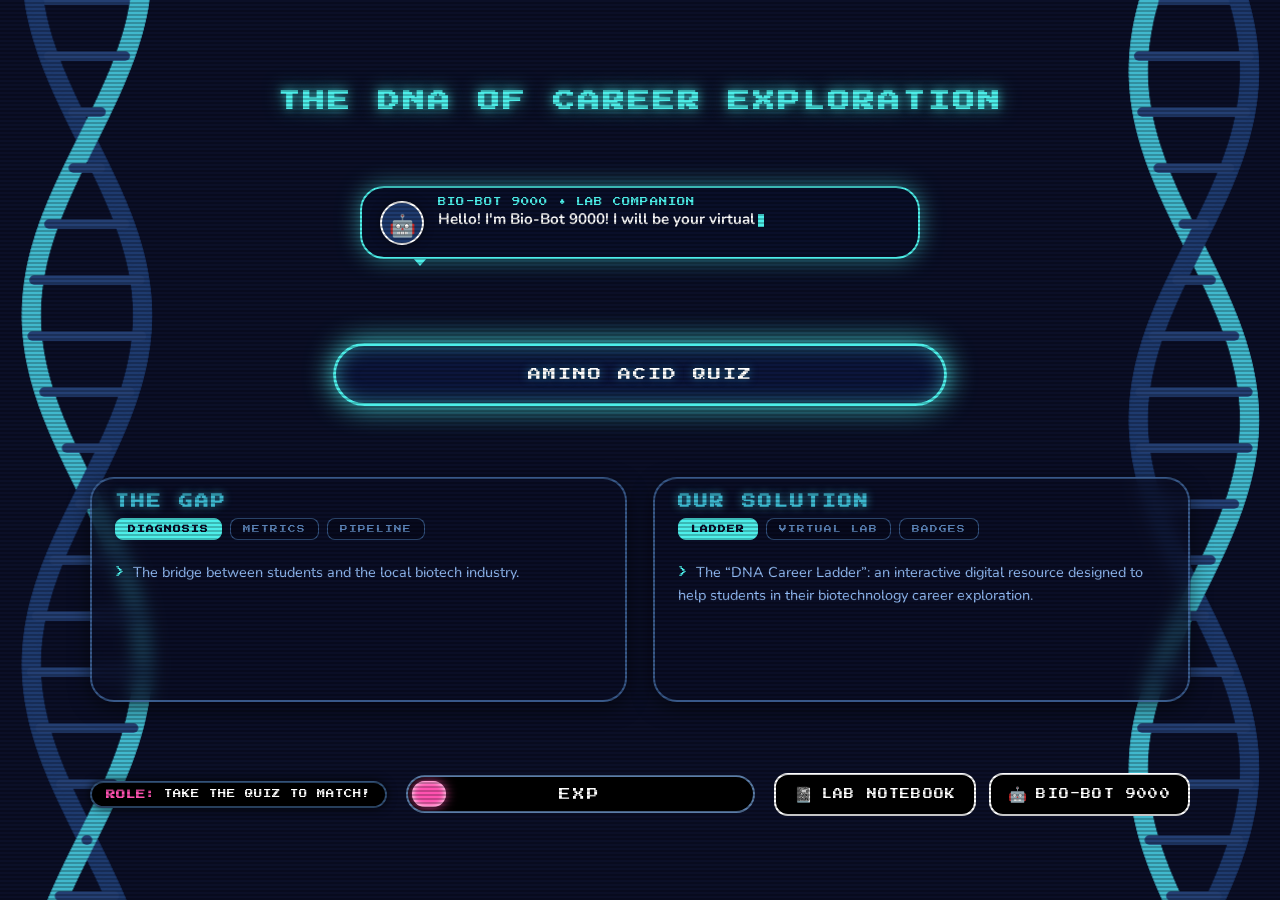
==== commit 9c5da23b: "Add files via upload" ====
--- a/index.html
+++ b/index.html
@@ -4,7 +4,7 @@
   <meta charset="UTF-8" />
   <meta name="viewport" content="width=device-width, initial-scale=1.0" />
   <title>The DNA of Career Exploration</title>
-  
+
   <link rel="preconnect" href="https://fonts.googleapis.com">
   <link rel="preconnect" href="https://fonts.gstatic.com" crossorigin>
   <link href="https://fonts.googleapis.com/css2?family=Press+Start+2P&family=Nunito:wght@400;600;700&family=Caveat:wght@600;700&display=swap" rel="stylesheet">
@@ -13,7 +13,6 @@
 <body>
   <div class="scanlines"></div>
 
-  <!-- 3D Rotating DNA Backgrounds -->
   <canvas id="dna-left" class="dna-canvas dna-left"></canvas>
   <canvas id="dna-right" class="dna-canvas dna-right"></canvas>
 
@@ -25,20 +24,20 @@
     <nav class="nav-cluster" id="main-nav-cluster">
       <div class="nav-row row-top" id="nav-row-top">
         <button class="pixel-pill-btn nav-optional btn-locked" id="btn-overview" type="button"><span class="btn-text">OVERVIEW</span></button>
-        <!-- Step 1: Quiz Button -->
+        <!-- Step 1 -->
         <a href="quiz.html" class="pixel-pill-btn solo-quiz-glow" id="btn-quiz"><span class="btn-text">AMINO ACID QUIZ</span></a>
-        <!-- Step 2: Simulation Button -->
+        <!-- Step 2 (the game) -->
         <a href="crispr.html" class="pixel-pill-btn multi-line nav-optional btn-locked" id="btn-sim"><span class="btn-text">SIMULATION &amp;<br>DILT</span></a>
       </div>
       <div class="nav-row row-bottom btn-locked" id="nav-row-bottom">
-        <!-- Step 3 & 4: Industry Training & Certification -->
+        <!-- Step 3 -->
         <a href="training.html" class="pixel-pill-btn multi-line nav-optional btn-locked" id="btn-training"><span class="btn-text">INDUSTRY<br>TRAINING</span></a>
-        <a href="training.html" class="pixel-pill-btn nav-optional btn-locked" id="btn-cert"><span class="btn-text">CERTIFICATION</span></a>
+        <!-- Step 4 -->
+        <a href="training.html#cert" class="pixel-pill-btn nav-optional btn-locked" id="btn-cert"><span class="btn-text">CERTIFICATION</span></a>
       </div>
     </nav>
 
     <main class="content-panels">
-      <!-- Panel 1: THE GAP -->
       <section class="panel-card">
         <h2 class="panel-title">THE GAP</h2>
         <div class="tab-bar">
@@ -61,7 +60,6 @@
         </div>
       </section>
 
-      <!-- Panel 2: OUR SOLUTION -->
       <section class="panel-card">
         <h2 class="panel-title">OUR SOLUTION</h2>
         <div class="tab-bar">
@@ -86,13 +84,11 @@
     </main>
 
     <footer class="bottom-bar">
-      <!-- Role Match Display Pill -->
       <div class="role-display-pill">
         <span class="role-label">ROLE:</span>
         <span class="role-value" id="current-role">TAKE THE QUIZ TO MATCH!</span>
       </div>
 
-      <!-- EXP Bar -->
       <div class="exp-container">
         <div class="exp-track">
           <div class="exp-fill" id="exp-fill"></div>
@@ -114,109 +110,63 @@
   </div>
 
   <script>
-    /* Dynamic Progression Logic */
+    /* =========================================================
+       LADDER PROGRESSION: Quiz -> Simulation (game) -> Training -> Certificate
+       Only the NEXT step is shown and glowing; finished steps are dimmed.
+       ========================================================= */
     (function checkLadderProgress() {
-      const matchedRole = localStorage.getItem('biotech_matched_role');
-      const quizBtn = document.getElementById('btn-quiz');
-      const simBtn = document.getElementById('btn-sim');
-      const trainBtn = document.getElementById('btn-training');
-      const certBtn = document.getElementById('btn-cert');
-      const overviewBtn = document.getElementById('btn-overview');
-      const optionals = document.querySelectorAll('.nav-optional');
-      const rowBottom = document.getElementById('nav-row-bottom');
+      const get = (k) => { try { return localStorage.getItem(k); } catch (e) { return null; } };
+
+      const matchedRole = get('biotech_matched_role');
+      const simDone = get('biotech_sim_complete') === 'true';
+      const trainingDone = get('biotech_training_complete') === '1';
+
+      const el = (id) => document.getElementById(id);
+      const quizBtn = el('btn-quiz');
+      const simBtn = el('btn-sim');
+      const trainBtn = el('btn-training');
+      const certBtn = el('btn-cert');
+      const rowBottom = el('nav-row-bottom');
+      const setExp = (p) => { const f = el('exp-fill'); if (f) f.style.width = p + '%'; };
+      setExp(10);
+
+      const show = (b) => b && b.classList.remove('btn-locked');
+      const glow = (b) => b && b.classList.add('solo-quiz-glow');
+      const done = (b, label) => {
+        if (!b) return;
+        b.classList.remove('solo-quiz-glow');
+        b.classList.add('btn-completed');
+        if (label) b.querySelector('.btn-text').textContent = label;
+      };
 
       if (!matchedRole) {
-        optionals.forEach(b => b.classList.add('btn-locked'));
-        if (rowBottom) rowBottom.classList.add('btn-locked');
-        if (quizBtn) quizBtn.classList.add('solo-quiz-glow');
-      } else {
-        optionals.forEach(b => b.classList.remove('btn-locked'));
-        if (rowBottom) rowBottom.classList.remove('btn-locked');
-        if (quizBtn) {
-          quizBtn.classList.remove('solo-quiz-glow');
-          quizBtn.classList.add('btn-completed');
-          quizBtn.querySelector('.btn-text').textContent = 'QUIZ ✓';
-        }
-        if (simBtn) {
-          simBtn.classList.add('solo-quiz-glow');
-        }
-        const roleEl = document.getElementById('current-role');
-        if (roleEl) roleEl.textContent = matchedRole.toUpperCase();
-      }
-    })();
-
-    /* UI Audio Synthesizer */
-    (function initUISounds() {
-      let uiCtx = null;
-      let lastHovered = null;
-
-      function getCtx() {
-        try {
-          if (!uiCtx) {
-            const AC = window.AudioContext || window.webkitAudioContext;
-            if (AC) uiCtx = new AC();
-          }
-          if (uiCtx && uiCtx.state === 'suspended') uiCtx.resume().catch(() => {});
-          return uiCtx;
-        } catch(e) { return null; }
+        glow(quizBtn);                       // Step 1
+        return;
       }
 
-      function playHover() {
-        const c = getCtx();
-        if (!c) return;
-        try {
-          const osc = c.createOscillator();
-          const gain = c.createGain();
-          osc.type = 'sine';
-          osc.frequency.setValueAtTime(540, c.currentTime);
-          gain.gain.setValueAtTime(0.04, c.currentTime);
-          gain.gain.exponentialRampToValueAtTime(0.001, c.currentTime + 0.05);
-          osc.connect(gain);
-          gain.connect(c.destination);
-          osc.start();
-          osc.stop(c.currentTime + 0.05);
-        } catch(e) {}
+      el('current-role').textContent = matchedRole.toUpperCase();
+      setExp(35);
+      done(quizBtn, 'QUIZ ✓');
+      show(simBtn);
+
+      if (!simDone) {
+        glow(simBtn);                        // Step 2: the game
+        return;
       }
 
-      function playClick() {
-        const c = getCtx();
-        if (!c) return;
-        try {
-          const osc = c.createOscillator();
-          const gain = c.createGain();
-          osc.type = 'square';
-          osc.frequency.setValueAtTime(300, c.currentTime);
-          osc.frequency.exponentialRampToValueAtTime(150, c.currentTime + 0.07);
-          gain.gain.setValueAtTime(0.06, c.currentTime);
-          gain.gain.exponentialRampToValueAtTime(0.001, c.currentTime + 0.07);
-          osc.connect(gain);
-          gain.connect(c.destination);
-          osc.start();
-          osc.stop(c.currentTime + 0.07);
-        } catch(e) {}
+      done(simBtn);
+      setExp(trainingDone ? 100 : 60);
+      simBtn.querySelector('.btn-text').innerHTML = 'SIMULATION ✓';
+      show(rowBottom); show(trainBtn);
+
+      if (!trainingDone) {
+        glow(trainBtn);                      // Step 3
+        return;
       }
 
-      const selector = 'button, .pixel-pill-btn, .tab-btn, .action-btn';
-
-      document.addEventListener('mouseover', e => {
-        const btn = e.target.closest(selector);
-        if (btn && btn !== lastHovered) {
-          lastHovered = btn;
-          playHover();
-        }
-      });
-
-      document.addEventListener('mouseout', e => {
-        const btn = e.target.closest(selector);
-        if (btn && !btn.contains(e.relatedTarget)) {
-          lastHovered = null;
-        }
-      });
-
-      document.addEventListener('mousedown', e => {
-        const btn = e.target.closest(selector);
-        if (btn && !/NOTEBOOK/i.test(btn.textContent)) playClick();
-      });
+      done(trainBtn);
+      trainBtn.querySelector('.btn-text').innerHTML = 'TRAINING ✓';
+      show(certBtn); glow(certBtn);          // Step 4
     })();
   </script>
 
--- a/style.css
+++ b/style.css
@@ -1,5 +1,6 @@
 /* =========================================================
-   style.css — Screen-Filling Retro Sci-Fi Stylesheet
+   style.css — Screen-Fitting Retro Stylesheet (Balanced Voids)
+   Auto-distributes vertical space evenly on MacBook screens
    ========================================================= */
 
 * {
@@ -25,8 +26,9 @@
   background-color: var(--bg-color);
   color: #ffffff;
   font-family: var(--font-retro);
-  min-height: 100vh;
-  overflow-x: hidden;
+  height: 100vh;
+  height: 100dvh;
+  overflow: hidden;
   display: flex;
   flex-direction: column;
   justify-content: center;
@@ -48,12 +50,13 @@
   opacity: 0.65;
 }
 
-/* --- 3D DNA CANVASES (SEAMLESS 100vh CEILING TO FLOOR) --- */
+/* --- 3D DNA CANVASES --- */
 .dna-canvas {
   position: fixed;
   top: 0;
   height: 100vh;
-  width: 220px;
+  height: 100dvh;
+  width: clamp(130px, 12vw, 200px);
   z-index: 10;
   pointer-events: none;
   display: block;
@@ -61,46 +64,46 @@
 .dna-left { left: 0; }
 .dna-right { right: 0; }
 
-/* --- MAIN PORTAL VIEWPORT --- */
+/* --- MAIN PORTAL VIEWPORT (SPACE-EVENLY BALANCED) --- */
 .viewport {
   position: relative;
   z-index: 20;
   width: 100%;
-  max-width: 1680px;
-  min-height: 100vh;
+  max-width: 1440px;
+  height: 100vh;
+  height: 100dvh;
   display: flex;
   flex-direction: column;
-  justify-content: space-between;
-  padding: 2.2rem 9rem 1.6rem;
-}
-
-/* --- HEADER & GLOWING TITLE --- */
+  /* Distributes all gaps equally so no giant empty void exists at the bottom */
+  justify-content: space-evenly;
+  align-items: center;
+  padding: 1rem clamp(2rem, 7vw, 7rem) 0.8rem;
+  box-sizing: border-box;
+}
+
+/* --- HEADER --- */
 .main-header {
   text-align: center;
-  margin-top: 1.2rem;
-  margin-bottom: 2rem;
+  margin: 0;
+  width: 100%;
 }
 
 .glitch-title {
-  font-size: 2.2rem;
-  letter-spacing: 4px;
+  font-size: clamp(1.2rem, 1.7vw, 1.75rem);
+  letter-spacing: 3px;
   color: var(--cyan-primary);
-  text-shadow: 0 0 10px var(--cyan-glow), 0 0 22px var(--cyan-glow);
-  line-height: 1.4;
+  text-shadow: 0 0 10px var(--cyan-glow), 0 0 20px var(--cyan-glow);
+  line-height: 1.3;
   cursor: pointer;
   display: inline-block;
   user-select: none;
-  transition: all 0.25s cubic-bezier(0.175, 0.885, 0.32, 1.275);
+  transition: all 0.25s ease;
 }
 
 .glitch-title:hover {
   color: #ffffff;
   transform: translateY(-2px) scale(1.02);
-  text-shadow: 
-    0 0 10px #ffffff, 
-    0 0 22px var(--cyan-primary), 
-    0 0 45px var(--cyan-primary), 
-    0 0 75px var(--cyan-primary);
+  text-shadow: 0 0 10px #ffffff, 0 0 22px var(--cyan-primary), 0 0 45px var(--cyan-primary);
 }
 
 /* --- NAVIGATION BUTTONS --- */
@@ -108,8 +111,9 @@
   display: flex;
   flex-direction: column;
   align-items: center;
-  gap: 1.8rem;
-  margin-bottom: 2.6rem;
+  justify-content: center;
+  gap: clamp(0.5rem, 1vh, 0.9rem);
+  margin: 0;
   width: 100%;
   position: relative;
 }
@@ -117,25 +121,26 @@
 .nav-row {
   display: flex;
   justify-content: center;
-  align-items: stretch;
-  gap: 2.2rem;
-  width: 100%;
-}
-
-.row-top { max-width: 1380px; }
-.row-bottom { max-width: 1040px; }
+  align-items: center;
+  gap: clamp(0.8rem, 1.5vw, 1.5rem);
+  width: 100%;
+  margin: 0 auto;
+}
+
+.row-top { max-width: 1100px; }
+.row-bottom { max-width: 760px; }
 
 .pixel-pill-btn {
   flex: 1;
-  min-height: 86px;
+  min-height: clamp(44px, 5.5vh, 58px);
   background: rgba(11, 15, 39, 0.75);
   backdrop-filter: blur(6px);
-  border: 3px solid var(--card-border);
-  border-radius: 60px;
-  padding: 1.5rem 2.4rem;
+  border: 2px solid var(--card-border);
+  border-radius: 50px;
+  padding: 0.6rem 1.4rem;
   font-family: var(--font-retro);
-  font-size: 1.05rem;
-  letter-spacing: 2px;
+  font-size: clamp(0.62rem, 0.72vw, 0.82rem);
+  letter-spacing: 1.5px;
   color: #38b4d0;
   text-shadow: 0 0 8px rgba(56, 180, 208, 0.6);
   cursor: pointer;
@@ -143,65 +148,39 @@
   position: relative;
   overflow: hidden;
   text-decoration: none;
-  transition: all 0.25s cubic-bezier(0.175, 0.885, 0.32, 1.275);
+  transition: all 0.25s ease;
   display: flex;
   justify-content: center;
   align-items: center;
   text-align: center;
 }
 
-.pixel-pill-btn.multi-line { line-height: 1.5; }
-
-.pixel-pill-btn::after {
-  content: '';
-  position: absolute;
-  top: 0;
-  left: -120%;
-  width: 60%;
-  height: 100%;
-  background: linear-gradient(90deg, transparent, rgba(77, 238, 234, 0.3), transparent);
-  transform: skewX(-25deg);
-  transition: none; 
-}
-
-.pixel-pill-btn:hover::after {
-  left: 160%;
-  transition: left 0.6s ease; 
-}
+.pixel-pill-btn.multi-line { line-height: 1.35; }
 
 .pixel-pill-btn:hover {
   border-color: var(--cyan-primary);
   color: #ffffff;
-  transform: translateY(-4px) scale(1.03);
-  box-shadow: 0 0 26px var(--cyan-glow), inset 0 0 20px rgba(77, 238, 234, 0.35);
-  text-shadow: 0 0 12px #ffffff, 0 0 22px var(--cyan-primary);
-}
-
-.pixel-pill-btn:active { transform: translateY(1px) scale(0.98); }
-
-/* --- ACTIVE STEP GLOW --- */
+  transform: translateY(-2px) scale(1.02);
+  box-shadow: 0 0 18px var(--cyan-glow), inset 0 0 12px rgba(77, 238, 234, 0.35);
+}
+
 .solo-quiz-glow {
-  max-width: 980px !important;
-  min-height: 120px !important;
-  font-size: 1.45rem !important;
-  letter-spacing: 3px !important;
-  border-width: 4px !important;
+  max-width: clamp(420px, 48vw, 680px) !important;
+  min-height: clamp(56px, 7vh, 76px) !important;
+  font-size: clamp(0.82rem, 0.95vw, 1.05rem) !important;
+  letter-spacing: 2px !important;
+  border-width: 3px !important;
   border-color: var(--cyan-primary) !important;
   color: #ffffff !important;
   background: rgba(13, 24, 62, 0.94) !important;
-  box-shadow: 0 0 38px var(--cyan-primary), inset 0 0 30px rgba(77, 238, 234, 0.55) !important;
+  box-shadow: 0 0 28px var(--cyan-primary), inset 0 0 18px rgba(77, 238, 234, 0.5) !important;
   animation: pulseSoloQuiz 1.4s infinite alternate ease-in-out !important;
+  margin: 0 auto !important;
 }
 
 @keyframes pulseSoloQuiz {
-  0% {
-    transform: scale(1);
-    box-shadow: 0 0 26px var(--cyan-glow), inset 0 0 18px rgba(77, 238, 234, 0.35);
-  }
-  100% {
-    transform: scale(1.035);
-    box-shadow: 0 0 54px var(--cyan-primary), 0 0 24px #ffffff, inset 0 0 36px rgba(77, 238, 234, 0.8);
-  }
+  0% { transform: scale(1); box-shadow: 0 0 18px var(--cyan-glow); }
+  100% { transform: scale(1.025); box-shadow: 0 0 38px var(--cyan-primary), 0 0 14px #ffffff; }
 }
 
 .btn-locked { display: none !important; }
@@ -213,52 +192,57 @@
   box-shadow: none !important;
 }
 
-/* --- PANELS & TAB BARS --- */
+/* --- BALANCED CONTENT PANELS --- */
 .content-panels {
   display: grid;
   grid-template-columns: 1fr 1fr;
-  gap: 3rem;
-  margin-bottom: 2.8rem;
-  width: 100%;
+  gap: clamp(1rem, 2vw, 2.2rem);
+  width: 100%;
+  max-width: 1220px;
+  margin: 0 auto;
 }
 
 .panel-card {
-  border: 3px solid var(--card-border);
-  border-radius: 36px;
-  min-height: 340px;
-  padding: 2.4rem 2.8rem;
-  background: rgba(11, 15, 39, 0.7);
+  border: 2px solid var(--card-border);
+  border-radius: 24px;
+  padding: clamp(1rem, 1.6vh, 1.6rem) clamp(1.2rem, 1.8vw, 2rem);
+  background: rgba(11, 15, 39, 0.75);
   backdrop-filter: blur(8px);
   position: relative;
-  box-shadow: 0 8px 30px rgba(0, 0, 0, 0.5);
+  box-shadow: 0 6px 20px rgba(0, 0, 0, 0.5);
   display: flex;
   flex-direction: column;
+  justify-content: flex-start;
+  /* Comfortably sized to fill the space without ballooning */
+  min-height: clamp(200px, 25vh, 260px);
+  max-height: 290px;
+  overflow-y: auto;
 }
 
 .panel-title {
-  font-size: 1.35rem;
+  font-size: clamp(0.85rem, 1vw, 1.05rem);
   color: #3db8d0;
-  text-shadow: 0 0 10px rgba(61, 184, 208, 0.75);
-  letter-spacing: 3px;
-  margin-bottom: 1.5rem;
+  text-shadow: 0 0 8px rgba(61, 184, 208, 0.75);
+  letter-spacing: 2px;
+  margin-bottom: 0.6rem;
 }
 
 .tab-bar {
   display: flex;
   flex-wrap: wrap;
-  gap: 0.8rem;
-  position: relative;
-}
-
-.tab-bar input[type="radio"] { display: none; }
+  gap: 0.5rem;
+}
+
+.tab-bar input[type="radio"] { position: absolute; opacity: 0; width: 1px; height: 1px; pointer-events: none; }
+.tab-bar input[type="radio"]:focus-visible + label { outline: 2px solid var(--cyan-primary); outline-offset: 2px; }
 
 .tab-btn {
   font-family: var(--font-retro);
-  font-size: 0.72rem;
-  letter-spacing: 1.5px;
-  padding: 0.65rem 1.2rem;
-  border: 2px solid var(--card-border);
-  border-radius: 12px;
+  font-size: clamp(0.48rem, 0.55vw, 0.62rem);
+  letter-spacing: 1px;
+  padding: 0.35rem 0.75rem;
+  border: 1.5px solid var(--card-border);
+  border-radius: 8px;
   color: #5b83b8;
   background: rgba(8, 11, 30, 0.85);
   cursor: pointer;
@@ -269,7 +253,6 @@
 .tab-btn:hover {
   color: var(--cyan-primary);
   border-color: var(--cyan-primary);
-  box-shadow: 0 0 12px rgba(77, 238, 234, 0.45);
 }
 
 #tab-gap-diag:checked + label, #tab-gap-stats:checked + label, #tab-gap-pipe:checked + label,
@@ -277,19 +260,18 @@
   background: var(--cyan-primary);
   color: #0b0f27;
   border-color: var(--cyan-primary);
-  box-shadow: 0 0 16px var(--cyan-primary);
   font-weight: bold;
 }
 
 .tab-content {
   display: none;
   width: 100%;
-  margin-top: 1.8rem;
+  margin-top: 0.85rem;
   animation: fadeIn 0.3s ease;
 }
 
 @keyframes fadeIn {
-  from { opacity: 0; transform: translateY(4px); }
+  from { opacity: 0; transform: translateY(3px); }
   to { opacity: 1; transform: translateY(0); }
 }
 
@@ -302,65 +284,65 @@
 .placeholder-text {
   font-family: var(--font-body);
   font-weight: 500;
-  font-size: 1.35rem;
-  line-height: 1.7;
+  font-size: clamp(0.9rem, 1.05vw, 1.12rem);
+  line-height: 1.6;
   color: #92bbf5;
 }
 
 .prompt-arrow {
   font-family: var(--font-retro);
-  font-size: 0.85rem;
+  font-size: 0.65rem;
   color: var(--cyan-primary);
-  margin-right: 8px;
-}
-
-/* --- FOOTER & EXP BAR --- */
+  margin-right: 4px;
+}
+
+/* --- FOOTER --- */
 .bottom-bar {
   display: flex;
   justify-content: space-between;
   align-items: center;
-  flex-wrap: wrap;
-  gap: 1.8rem;
-  width: 100%;
-  position: relative;
-  z-index: 20;
+  flex-wrap: nowrap;
+  gap: 1.2rem;
+  width: 100%;
+  max-width: 1220px;
+  margin: 0;
 }
 
 .role-display-pill {
   background: #000000;
-  border: 2.5px solid var(--card-border);
-  border-radius: 30px;
-  padding: 12px 20px;
-  display: flex;
-  align-items: center;
-  gap: 10px;
-  box-shadow: 0 0 14px rgba(0, 0, 0, 0.85);
+  border: 2px solid var(--card-border);
+  border-radius: 25px;
+  padding: 7px 14px;
+  display: flex;
+  align-items: center;
+  gap: 8px;
+  box-shadow: 0 0 10px rgba(0, 0, 0, 0.85);
   white-space: nowrap;
   flex-shrink: 0;
 }
 .role-label {
   color: #ff52b1;
-  font-size: 0.72rem;
-  letter-spacing: 1.5px;
+  font-size: 0.58rem;
+  letter-spacing: 1px;
   font-weight: bold;
 }
 .role-value {
   color: #ffffff;
-  font-size: 0.65rem;
+  font-size: 0.52rem;
   letter-spacing: 1px;
 }
 
 .exp-container {
   flex: 1;
-  max-width: 680px;
+  max-width: 520px;
 }
 
 .exp-track {
   width: 100%;
-  height: 52px;
+  height: 38px;
   background: #000000;
-  border: 3px solid #5b7da8;
-  border-radius: 40px;
+  border: 2px solid #5b7da8;
+  border-radius: 30px;
   position: relative;
   display: flex;
   align-items: center;
@@ -371,22 +353,20 @@
 
 .exp-fill {
   position: absolute;
-  left: 6px;
-  top: 6px;
-  bottom: 6px;
-  width: 80px;
+  left: 4px;
+  top: 4px;
+  bottom: 4px;
+  width: 65px;
   background: var(--pink-exp);
-  border-radius: 30px;
-  box-shadow: 0 0 18px var(--pink-glow), inset 0 0 10px #fff;
+  border-radius: 20px;
+  box-shadow: 0 0 12px var(--pink-glow), inset 0 0 6px #fff;
   transition: width 0.5s ease;
 }
-
-.exp-track:hover .exp-fill { width: 80%; }
 
 .exp-label {
   position: relative;
   z-index: 3;
-  font-size: 1rem;
+  font-size: 0.72rem;
   color: #ffffff;
   letter-spacing: 2px;
   pointer-events: none;
@@ -395,41 +375,40 @@
 /* --- ACTION BUTTONS --- */
 .action-buttons, .cr-actions {
   display: flex;
-  gap: 1.2rem;
+  gap: 0.8rem;
   flex-shrink: 0;
 }
 
 .action-btn, .cr-btn {
   background: #000000;
-  border: 2.5px solid #ffffff;
-  border-radius: 18px;
+  border: 2px solid #ffffff;
+  border-radius: 14px;
   color: #ffffff;
   font-family: var(--font-retro);
-  font-size: 0.78rem;
-  padding: 1rem 1.6rem;
-  display: flex;
-  align-items: center;
-  gap: 0.75rem;
+  font-size: 0.62rem;
+  padding: 0.65rem 1.1rem;
+  display: flex;
+  align-items: center;
+  justify-content: center;
+  gap: 0.5rem;
   cursor: pointer;
-  letter-spacing: 1.5px;
+  letter-spacing: 1.2px;
   text-decoration: none;
   white-space: nowrap;
   transition: all 0.25s ease;
 }
 
-.action-icon { font-size: 1.2rem; }
+.action-icon { font-size: 0.95rem; }
 
 .action-btn:hover, .cr-btn:hover {
   background: #ffffff;
   color: #000000;
-  transform: translateY(-4px) scale(1.04);
-  box-shadow: 0 0 24px rgba(255, 255, 255, 0.85);
-}
-
-.action-btn:active, .cr-btn:active { transform: translateY(1px); }
+  transform: translateY(-2px) scale(1.02);
+  box-shadow: 0 0 16px rgba(255, 255, 255, 0.8);
+}
 
 /* =========================================================
-   QUIZ.HTML & CRISPR.HTML PAGE FIXES
+   QUIZ.HTML & CRISPR.HTML (DEAD-CENTERED, BALANCED SPACES)
    ========================================================= */
 
 body.crispr-page {
@@ -437,153 +416,151 @@
   flex-direction: column !important;
   justify-content: space-between !important;
   align-items: center !important;
-  min-height: 100vh !important;
-  width: 100% !important;
-  padding: 1.5rem 2rem 1.4rem !important;
-  margin: 0 !important;
+  height: 100vh !important;
+  height: 100dvh !important;
+  overflow: hidden !important;
+  width: 100% !important;
+  padding: clamp(0.8rem, 1.5vh, 1.2rem) clamp(1.5rem, 3vw, 2.5rem) clamp(0.6rem, 1.2vh, 1rem) !important;
   box-sizing: border-box !important;
 }
 
-/* --- QUIZ STAGE & CENTERED MATCH RESULT --- */
+/* Centers the entire quiz & outcome content vertically */
 body.crispr-page .quiz-stage {
   display: flex !important;
   flex-direction: column !important;
   align-items: center !important;
-  width: 100% !important;
-  max-width: 1260px !important;
-  margin: auto auto !important;
+  justify-content: center !important;
+  width: 100% !important;
+  max-width: 1140px !important;
   flex: 1 !important;
-  justify-content: center !important;
-  position: relative !important;
-  z-index: 20 !important;
-}
-
+  min-height: 0 !important;
+  margin: auto 0 !important;
+}
+
+/* Match Result Card centered in the middle of screen */
 body.crispr-page .outcome-panel {
   display: none;
   flex-direction: column !important;
   align-items: center !important;
   justify-content: center !important;
   text-align: center !important;
-  margin: auto auto !important;
-  width: 100% !important;
-  max-width: 1050px !important;
-  padding: 3.2rem 3.5rem !important;
-  border-radius: 36px !important;
-  box-shadow: 0 0 50px rgba(255, 82, 177, 0.3), 0 20px 60px rgba(0, 0, 0, 0.95) !important;
+  margin: 1.2rem auto 0 auto !important;
+  width: 100% !important;
+  max-width: 880px !important;
+  padding: clamp(1.8rem, 2.8vh, 2.4rem) clamp(1.8rem, 2.8vw, 2.8rem) !important;
+  border-radius: 26px !important;
+  box-shadow: 0 0 35px rgba(255, 82, 177, 0.25), 0 12px 40px rgba(0, 0, 0, 0.95) !important;
 }
 
 body.crispr-page .outcome-role {
-  font-size: 1.8rem !important;
-  margin: 0.8rem 0 !important;
+  font-size: clamp(1.2rem, 1.6vw, 1.65rem) !important;
+  margin: 0.4rem 0 !important;
 }
 
 body.crispr-page .outcome-desc {
-  font-size: 1.35rem !important;
-  line-height: 1.8 !important;
+  font-size: clamp(0.9rem, 1.1vw, 1.12rem) !important;
+  line-height: 1.65 !important;
+  color: #c9daf8 !important;
+  margin-bottom: 0.8rem !important;
 }
 
 body.crispr-page .base-diagram {
-  max-width: 520px !important;
-  gap: 14px !important;
-  margin-bottom: 1.6rem !important;
+  max-width: clamp(320px, 32vw, 420px) !important;
+  gap: clamp(6px, 1vh, 10px) !important;
+  margin-bottom: clamp(0.6rem, 1.4vh, 1.2rem) !important;
 }
 
 body.crispr-page .base-cube {
-  width: 54px !important;
-  height: 54px !important;
-  font-size: 1.35rem !important;
-  border-radius: 8px !important;
+  width: clamp(36px, 3.5vw, 44px) !important;
+  height: clamp(36px, 3.5vw, 44px) !important;
+  font-size: clamp(0.85rem, 1vw, 1.1rem) !important;
+  border-radius: 6px !important;
 }
 
 body.crispr-page .quiz-card {
   width: 100% !important;
-  max-width: 1240px !important;
-  padding: 2.2rem 2.8rem !important;
-  border-radius: 32px !important;
-  gap: 1.6rem !important;
-  margin-bottom: 1.8rem !important;
-  box-shadow: 0 14px 50px rgba(0, 0, 0, 0.95) !important;
+  max-width: 1080px !important;
+  padding: clamp(0.9rem, 1.8vh, 1.5rem) clamp(1rem, 1.8vw, 1.8rem) !important;
+  border-radius: 22px !important;
+  gap: clamp(0.6rem, 1.2vh, 1.1rem) !important;
+  margin-bottom: clamp(0.5rem, 1.2vh, 1.1rem) !important;
+  box-shadow: 0 8px 35px rgba(0, 0, 0, 0.9) !important;
 }
 
 body.crispr-page .question-prompt {
-  font-size: 1.05rem !important;
-  line-height: 1.7 !important;
-  letter-spacing: 1.5px !important;
+  font-size: clamp(0.7rem, 0.85vw, 0.9rem) !important;
+  line-height: 1.5 !important;
 }
 
 body.crispr-page .options-grid {
-  gap: 18px !important;
+  gap: clamp(8px, 1.1vw, 14px) !important;
 }
 
 body.crispr-page .quiz-option-btn {
-  min-height: 98px !important;
-  padding: 18px 20px !important;
-  font-size: 0.65rem !important;
-  line-height: 1.7 !important;
-  border-radius: 20px !important;
-  border-width: 2.5px !important;
-}
-
-/* --- TALL GAME STAGE --- */
+  min-height: clamp(52px, 7vh, 70px) !important;
+  padding: clamp(8px, 1vh, 12px) clamp(10px, 1vw, 14px) !important;
+  font-size: clamp(0.46rem, 0.54vw, 0.6rem) !important;
+  line-height: 1.45 !important;
+  border-radius: 14px !important;
+}
+
+/* --- GAME STAGE (BALANCED VERTICALLY) --- */
 body.crispr-page .cr-stage {
   display: flex !important;
   flex-direction: column !important;
   align-items: center !important;
-  width: 100% !important;
-  max-width: 1360px !important;
-  margin: 0 auto !important;
+  justify-content: center !important;
+  width: 100% !important;
+  max-width: 1200px !important;
   flex: 1 !important;
-  justify-content: center !important;
-  position: relative !important;
-  z-index: 20 !important;
+  min-height: 0 !important;
+  margin: auto 0 !important;
 }
 
 body.crispr-page .cr-title {
-  font-size: 1.8rem;
-  letter-spacing: 3px;
+  font-size: clamp(1rem, 1.4vw, 1.45rem);
+  letter-spacing: 2px;
   color: var(--cyan-primary);
   text-shadow: 0 0 10px var(--cyan-glow);
   text-align: center;
-  margin: 0.4rem 0 0.3rem 0;
-  width: 100%;
+  margin: 0.1rem 0 !important;
 }
 
 body.crispr-page .cr-intro {
   font-family: var(--font-body);
-  font-size: 1.05rem;
-  max-width: 900px;
+  font-size: clamp(0.78rem, 0.9vw, 0.92rem);
+  max-width: 780px;
   text-align: center;
   color: #9abce8;
-  margin-bottom: 0.8rem;
-  line-height: 1.4;
-  width: 100%;
+  margin-bottom: clamp(0.2rem, 0.6vh, 0.5rem);
+  line-height: 1.3;
 }
 
 body.crispr-page .cr-frame {
   position: relative !important;
   width: 100% !important;
-  max-width: 1260px !important;
-  height: 64vh !important;
-  min-height: 580px !important;
-  border: 3.5px solid var(--card-border) !important;
-  border-radius: 24px !important;
+  max-width: 1140px !important;
+  height: clamp(340px, 55vh, 580px) !important;
+  min-height: 0 !important;
+  border: 2.5px solid var(--card-border) !important;
+  border-radius: 18px !important;
   background: rgba(0, 0, 0, 0.95) !important;
-  box-shadow: 0 0 35px rgba(0, 0, 0, 0.95), inset 0 0 25px rgba(77, 238, 234, 0.08) !important;
+  box-shadow: 0 0 26px rgba(0, 0, 0, 0.95), inset 0 0 16px rgba(77, 238, 234, 0.08) !important;
   overflow: hidden !important;
   display: flex !important;
   flex-direction: column !important;
-  margin-bottom: 1rem !important;
+  margin-bottom: clamp(0.4rem, 0.8vh, 0.7rem) !important;
 }
 
 body.crispr-page .cr-hud {
   display: flex !important;
   justify-content: space-between !important;
   align-items: center !important;
-  padding: 0.9rem 1.6rem !important;
+  padding: 0.5rem 1rem !important;
   background: rgba(14, 21, 56, 0.95) !important;
   border-bottom: 2px solid var(--card-border) !important;
-  font-size: 0.75rem !important;
-  letter-spacing: 1.5px !important;
+  font-size: 0.62rem !important;
+  letter-spacing: 1.2px !important;
   color: var(--cyan-primary) !important;
   width: 100% !important;
 }
@@ -606,8 +583,8 @@
   flex-direction: column !important;
   justify-content: center !important;
   align-items: center !important;
-  gap: 1.2rem !important;
-  padding: 2rem !important;
+  gap: 0.8rem !important;
+  padding: 1.2rem !important;
   text-align: center !important;
   opacity: 0;
   pointer-events: none;
@@ -618,45 +595,43 @@
 body.crispr-page .cr-overlay.show { opacity: 1 !important; pointer-events: auto !important; }
 
 body.crispr-page .cr-overlay h2 {
-  font-size: 1.8rem !important;
+  font-size: clamp(1.1rem, 1.4vw, 1.45rem) !important;
   color: var(--cyan-primary) !important;
-  text-shadow: 0 0 10px var(--cyan-glow) !important;
 }
 
 body.crispr-page .cr-overlay p {
   font-family: var(--font-body) !important;
-  font-size: 1.15rem !important;
-  line-height: 1.6 !important;
-  max-width: 650px !important;
-  color: #ffffff !important;
-}
-
-/* --- SPANNED BOTTOM FOOTER OVER THE DNA CORNERS --- */
+  font-size: clamp(0.8rem, 0.95vw, 1rem) !important;
+  line-height: 1.45 !important;
+  max-width: 540px !important;
+}
+
+/* --- FOOTER ON SECONDARY PAGES --- */
 body.crispr-page .cr-bar {
   display: flex !important;
   flex-direction: row !important;
   justify-content: space-between !important;
   align-items: center !important;
   width: 100% !important;
-  max-width: 1640px !important;
-  margin-top: auto !important;
-  gap: 1.4rem !important;
+  max-width: 1440px !important;
+  margin: 0 !important;
+  gap: 1rem !important;
   position: relative !important;
   z-index: 25 !important;
 }
 
 body.crispr-page .cr-exp {
-  flex: 1.5 !important;
-  min-width: 280px !important;
-  max-width: 600px !important;
+  flex: 1.4 !important;
+  min-width: 200px !important;
+  max-width: 480px !important;
 }
 
 body.crispr-page .cr-exp-track {
   width: 100% !important;
-  height: 48px !important;
+  height: 38px !important;
   background: #000000 !important;
-  border: 2.5px solid #5b7da8 !important;
-  border-radius: 35px !important;
+  border: 2px solid #5b7da8 !important;
+  border-radius: 30px !important;
   position: relative !important;
   display: flex !important;
   align-items: center !important;
@@ -666,33 +641,42 @@
 
 body.crispr-page .cr-exp-fill {
   position: absolute !important;
-  left: 5px !important;
-  top: 5px !important;
-  bottom: 5px !important;
+  left: 4px !important;
+  top: 4px !important;
+  bottom: 4px !important;
   background: var(--pink-exp) !important;
-  border-radius: 25px !important;
-  box-shadow: 0 0 16px var(--pink-glow), inset 0 0 8px #fff !important;
+  border-radius: 20px !important;
+  box-shadow: 0 0 12px var(--pink-glow), inset 0 0 6px #fff !important;
   transition: width 0.4s ease !important;
 }
 
 body.crispr-page .cr-exp-label {
   position: relative !important;
   z-index: 5 !important;
-  font-size: 0.68rem !important;
-  letter-spacing: 2px !important;
+  font-size: 0.62rem !important;
+  letter-spacing: 1.5px !important;
   white-space: nowrap !important;
   color: #ffffff !important;
   pointer-events: none !important;
 }
 
-/* --- RESPONSIVE BREAKPOINTS --- */
-@media (max-width: 1400px) {
-  .viewport { padding: 2rem 5rem 1.6rem; }
-  body.crispr-page { padding: 1.5rem 1.5rem 1.2rem !important; }
-}
-
-@media (max-width: 1050px) {
-  body.crispr-page .options-grid { grid-template-columns: 1fr; }
-  body.crispr-page .cr-bar { flex-direction: column !important; align-items: stretch !important; }
-  body.crispr-page .action-buttons, body.crispr-page .cr-actions { justify-content: center !important; }
+/* Training / Certification row center */
+.tr-row {
+  display: flex !important;
+  justify-content: center !important;
+  align-items: center !important;
+  width: 100% !important;
+  margin: 0 auto !important;
+}
+
+/* Mobile Fallback */
+@media (max-width: 880px), (max-height: 520px) {
+  body, body.crispr-page {
+    height: auto !important;
+    overflow-y: auto !important;
+  }
+  .viewport { height: auto !important; min-height: 100vh; }
+  .dna-canvas { display: none; }
+  .content-panels { grid-template-columns: 1fr; }
+  .bottom-bar, body.crispr-page .cr-bar { flex-direction: column !important; align-items: stretch !important; }
 }
